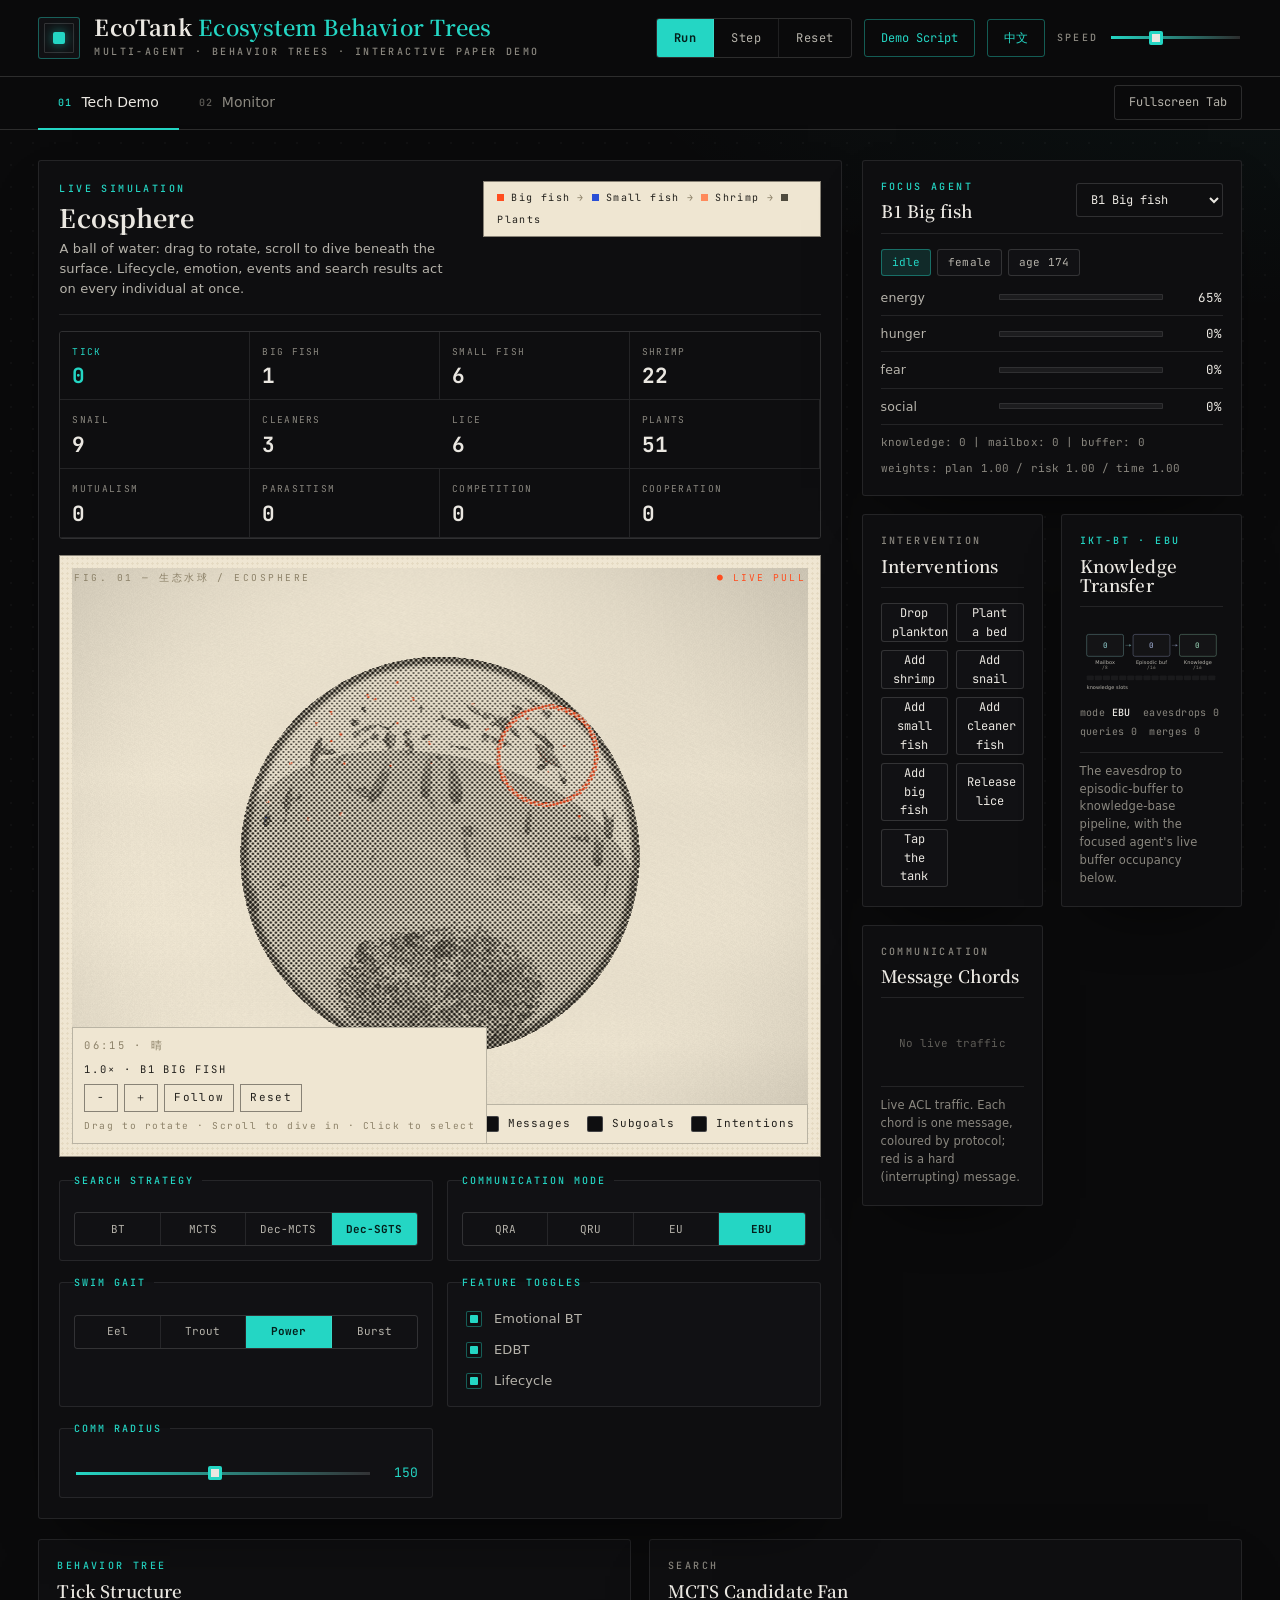
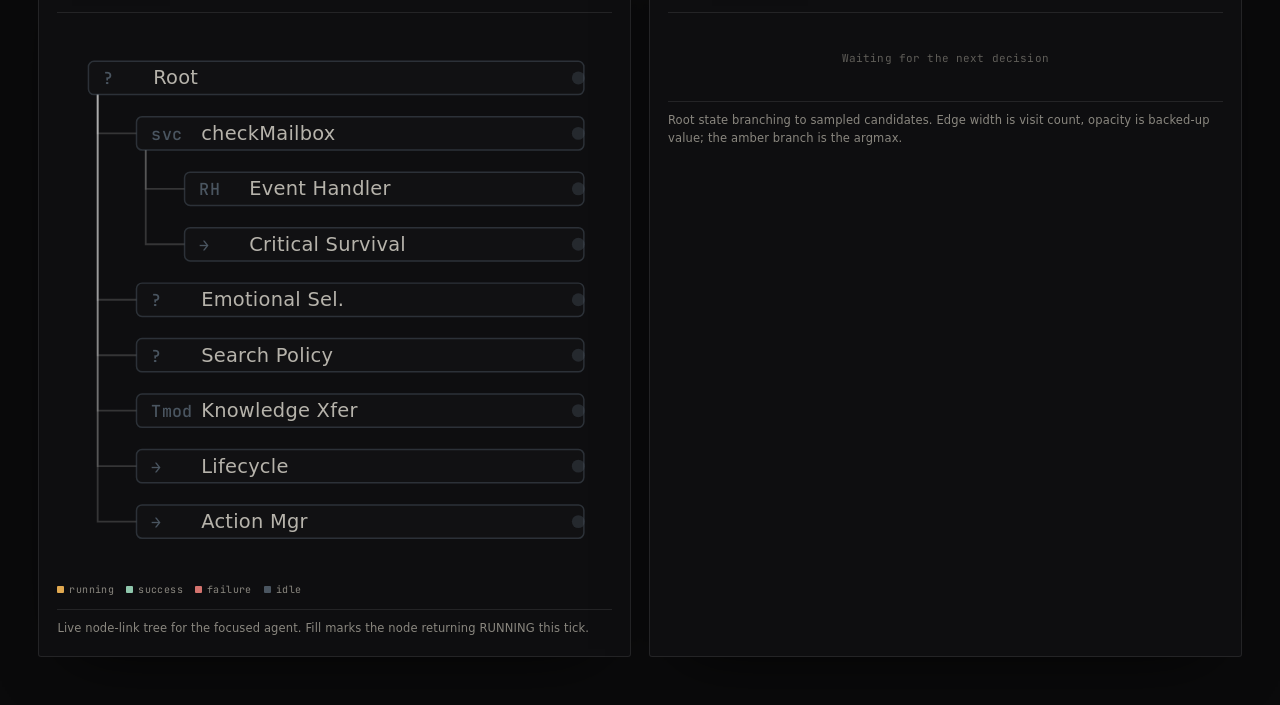
==== ecotank/index.html @ fafe18c7 "Reprint the ecosphere as a riso zine Recut the water ball from a bioluminescent near-black tank into" ====
<!doctype html>
<html lang="zh-CN">
  <head>
    <meta charset="utf-8" />
    <meta name="viewport" content="width=device-width, initial-scale=1" />
    <title>EcoTank · 多智能体行为树生态水球</title>
    <link
      rel="icon"
      href="data:image/svg+xml,%3Csvg xmlns='http://www.w3.org/2000/svg' viewBox='0 0 64 64'%3E%3Crect width='64' height='64' fill='%23efe6d2'/%3E%3Ccircle cx='32' cy='34' r='11' fill='%23ff4d1f'/%3E%3Cpath d='M8 20h48M8 48h48' stroke='%2322201c' stroke-width='3' stroke-linecap='butt'/%3E%3C/svg%3E"
    />
    <link rel="preconnect" href="https://fonts.googleapis.com" />
    <link rel="preconnect" href="https://fonts.gstatic.com" crossorigin />
    <link
      href="https://fonts.googleapis.com/css2?family=Noto+Serif+SC:wght@500;600;700&family=JetBrains+Mono:wght@400;500;700&display=swap"
      rel="stylesheet"
    />
    <link rel="stylesheet" href="./ecotank.css" />
  </head>
  <body>
    <div class="ambient" aria-hidden="true"></div>

    <header class="topbar">
      <div class="wordmark">
        <span class="mark" aria-hidden="true"></span>
        <div class="wordmark-text">
          <h1>EcoTank <em data-en="Ecosystem Behavior Trees">生态行为树</em></h1>
          <p class="eyebrow" data-en="Multi-agent · Behavior trees · Interactive paper demo">多智能体 · 行为树 · 交互式论文演示</p>
        </div>
      </div>

      <div class="control-cluster">
        <div class="transport">
          <button id="runToggle" class="primary">Run</button>
          <button id="stepButton">Step</button>
          <button id="resetButton">Reset</button>
        </div>
        <button id="scriptButton" class="outline" data-en="Demo Script">演示脚本</button>
        <button id="langButton" class="outline" title="中文 / English">English</button>
        <label class="speed-control" for="speedRange">
          <span class="eyebrow">Speed</span>
          <input id="speedRange" type="range" min="0.4" max="2.8" step="0.1" value="1.2" />
        </label>
      </div>
    </header>

    <nav class="tabbar" aria-label="main tabs">
      <div class="tab-set">
        <button class="tab-button active" data-tab="demo">
          <span class="tab-index">01</span> <span data-en="Tech Demo">技术展示 Demo</span>
        </button>
        <button class="tab-button" data-tab="monitor">
          <span class="tab-index">02</span> <span data-en="Monitor">监控台</span>
        </button>
      </div>
      <button id="fullscreenButton" class="ghost" data-en="Fullscreen Tab">当前 Tab 全屏</button>
    </nav>

    <main class="app-shell">
      <section id="demoTab" class="tab-page active">
        <div class="demo-layout">
          <aside class="demo-rail">
            <section class="panel-section">
              <div class="section-head">
                <div>
                  <p class="eyebrow accent">BEHAVIOR TREE</p>
                  <h3 data-en="Tick Structure">Tick 结构</h3>
                </div>
              </div>
              <div id="btTree" class="viz-panel"></div>
              <p class="caption" data-en="Live node-link tree for the focused agent. Fill marks the node returning RUNNING this tick.">选中个体的实时节点树。高亮为本 tick 返回 RUNNING 的节点。</p>
            </section>

            <section class="panel-section">
              <div class="section-head">
                <div>
                  <p class="eyebrow">SEARCH</p>
                  <h3 data-en="MCTS Candidate Fan">MCTS 候选扇形</h3>
                </div>
              </div>
              <div id="mctsPanel" class="viz-panel"></div>
              <p class="caption" data-en="Root state branching to sampled candidates. Edge width is visit count, opacity is backed-up value; the amber branch is the argmax.">根状态到候选动作的采样分支。连线粗细为访问次数，不透明度为回传价值，琥珀色为当前 argmax。</p>
            </section>
          </aside>

          <section class="exhibit">
            <div class="exhibit-head">
              <div class="exhibit-title">
                <p class="eyebrow accent">LIVE SIMULATION</p>
                <h2 data-en="Ecosphere">生态水球</h2>
                <p id="demoSubtitle" class="sub" data-en="A ball of water: drag to rotate, scroll to dive beneath the surface. Lifecycle, emotion, events and search results act on every individual at once.">
                  一颗水球：拖拽旋转，滚轮深入水面之下。生命状态、情绪、事件与搜索结果同时作用于每一个个体。
                </p>
              </div>
              <div class="food-chain" aria-hidden="true">
                <!-- swatches mirror COLORS in ecotank.js — keep them in step -->
                <span class="dot" style="--c: #ff4d1f"></span><span data-en="Big fish">大鱼</span>
                <span class="arrow">→</span>
                <span class="dot" style="--c: #2a4fd6"></span><span data-en="Small fish">小鱼</span>
                <span class="arrow">→</span>
                <span class="dot" style="--c: #ff8a5c"></span><span data-en="Shrimp">虾米</span>
                <span class="arrow">→</span>
                <span class="dot" style="--c: #4f4b3e"></span><span data-en="Plants">水草</span>
              </div>
            </div>

            <div id="metricStrip" class="metric-strip"></div>

            <div class="tank-wrap">
              <canvas id="tankCanvas" width="1120" height="640" aria-label="EcoTank simulation"></canvas>
              <div class="canvas-overlays">
                <span class="overlay-label" data-en="Layers">图层</span>
                <button id="overlayAll" type="button" title="显示/隐藏所有连线" data-en-title="Show/hide all link lines" data-en="All lines">全部连线</button>
                <label><input id="overlayPerception" type="checkbox" /> <span data-en="Perception">感知</span></label>
                <label><input id="overlayMessages" type="checkbox" /> <span data-en="Messages">通信</span></label>
                <label><input id="overlaySubgoals" type="checkbox" /> <span data-en="Subgoals">子目标</span></label>
                <label><input id="overlayIntentions" type="checkbox" /> <span data-en="Intentions">意图</span></label>
              </div>
              <div class="zoom-controls">
                <span id="skyHud" class="sky-hud">—</span>
                <span id="zoomHud" class="zoom-hud">1.0× · —</span>
                <div class="zoom-btns">
                  <button id="zoomOut" type="button" title="缩小" aria-label="缩小" data-en-title="Zoom out">−</button>
                  <button id="zoomIn" type="button" title="放大" aria-label="放大" data-en-title="Zoom in">＋</button>
                  <button id="zoomFollow" type="button" title="跟随选中个体" data-en-title="Follow selected agent" data-en="Follow">跟随</button>
                  <button id="zoomReset" type="button" title="复位视图" data-en-title="Reset view" data-en="Reset">复位</button>
                </div>
                <span class="zoom-hint" data-en="Drag to rotate · Scroll to dive in · Click to select">拖拽旋转 · 滚轮潜入水下 · 点击选中个体</span>
              </div>
            </div>

            <div class="control-deck">
              <fieldset>
                <legend data-en="Search Strategy">搜索策略</legend>
                <div id="searchMode" class="segmented">
                  <button data-value="bt">BT</button>
                  <button data-value="mcts">MCTS</button>
                  <button data-value="decmcts">Dec-MCTS</button>
                  <button data-value="decsgts" class="active">Dec-SGTS</button>
                </div>
              </fieldset>

              <fieldset>
                <legend data-en="Communication Mode">通信模式</legend>
                <div id="commMode" class="segmented">
                  <button data-value="qra">QRA</button>
                  <button data-value="qru">QRU</button>
                  <button data-value="eu">EU</button>
                  <button data-value="ebu" class="active">EBU</button>
                </div>
              </fieldset>

              <fieldset>
                <legend data-en="Swim Gait">游动步态</legend>
                <div id="swimMode" class="segmented">
                  <button data-value="eel" data-en="Eel">鳗形</button>
                  <button data-value="carangiform" data-en="Trout">鲹形</button>
                  <button data-value="power" class="active" data-en="Power">发力</button>
                  <button data-value="burst" data-en="Burst">滑冲</button>
                </div>
              </fieldset>

              <fieldset class="switch-field">
                <legend data-en="Feature Toggles">技术开关</legend>
                <label><input id="emotionToggle" type="checkbox" checked /> Emotional BT</label>
                <label><input id="eventToggle" type="checkbox" checked /> EDBT</label>
                <label><input id="lifecycleToggle" type="checkbox" checked /> <span data-en="Lifecycle">生命周期</span></label>
              </fieldset>

              <fieldset class="range-field">
                <legend data-en="Comm Radius">通信半径</legend>
                <div class="range-row">
                  <input id="commRange" type="range" min="70" max="240" step="10" value="150" />
                  <output id="commRangeValue">150</output>
                </div>
              </fieldset>
            </div>
          </section>

          <aside class="demo-side">
            <section class="panel-section selected-panel">
              <div class="section-head compact">
                <div>
                  <p class="eyebrow accent">FOCUS AGENT</p>
                  <h3 id="selectedName" data-en="None selected">未选择</h3>
                </div>
                <select id="agentSelect" aria-label="select organism"></select>
              </div>
              <div id="selectedSummary" class="selected-summary"></div>
            </section>

            <section class="panel-section">
              <div class="section-head">
                <div>
                  <p class="eyebrow">INTERVENTION</p>
                  <h3 data-en="Interventions">干预</h3>
                </div>
              </div>
              <div class="intervention-grid">
                <button data-action="feed" data-en="Drop plankton">投喂浮游食物</button>
                <button data-action="plant" data-en="Plant a bed">种一片水草</button>
                <button data-action="shrimp" data-en="Add shrimp">加入虾米</button>
                <button data-action="snail" data-en="Add snail">加入螺</button>
                <button data-action="smallfish" data-en="Add small fish">加入小鱼</button>
                <button data-action="cleaner" data-en="Add cleaner fish">加入清洁鱼</button>
                <button data-action="bigfish" data-en="Add big fish">加入大鱼</button>
                <button data-action="louse" data-en="Release lice">释放鱼虱</button>
                <button data-action="tap" data-en="Tap the tank">敲击鱼缸</button>
              </div>
            </section>

            <section class="panel-section">
              <div class="section-head">
                <div>
                  <p class="eyebrow accent">IKT-BT · EBU</p>
                  <h3 data-en="Knowledge Transfer">知识转移</h3>
                </div>
              </div>
              <div id="ebuPanel" class="viz-panel"></div>
              <p class="caption" data-en="The eavesdrop to episodic-buffer to knowledge-base pipeline, with the focused agent's live buffer occupancy below.">窃听 → 情景缓冲 → 知识库 的流水线，下方为选中个体当前的缓冲槽占用。</p>
            </section>

            <section class="panel-section">
              <div class="section-head">
                <div>
                  <p class="eyebrow">COMMUNICATION</p>
                  <h3 data-en="Message Chords">通信弦图</h3>
                </div>
              </div>
              <div id="commPanel" class="viz-panel"></div>
              <p class="caption" data-en="Live ACL traffic. Each chord is one message, coloured by protocol; red is a hard (interrupting) message.">实时 ACL 报文。每条弦是一次通信，按协议着色，红色为 hard（可打断）报文。</p>
            </section>
          </aside>
        </div>
      </section>

      <section id="monitorTab" class="tab-page">
        <article class="paper">
          <header class="paper-head">
            <p class="eyebrow accent">INSTRUMENTATION</p>
            <h2 data-en="Runtime Readout of the Behavior-Tree Stack">行为树技术栈运行时读数</h2>
            <p class="paper-abstract" data-en="Every panel below is a live read of the running ecosphere, laid out the way the source paper reports it: state before search, search before communication, then the technique map that says which claim each readout supports.">
              下列每个面板都是生态水球的实时读数，按论文的叙述顺序排列：先状态，再搜索，再通信，最后是说明每项读数支撑哪一条技术主张的映射表。
            </p>
          </header>

          <section class="paper-section">
            <h3 data-en="Standing Stock">现存量</h3>
            <p class="lede" data-en="Live counts against each species reproduction ceiling, and the interaction network the relationship systems produce.">各物种当前数量与其繁殖上限的比值，以及关系系统产生的交互网络。</p>
            <div id="populationPanel" class="population-panel"></div>
            <div id="relationshipGraph" class="relationship-graph"></div>
          </section>

          <section class="paper-section">
            <h3 data-en="Run Log">运行记录</h3>
            <p class="lede" data-en="The scripted walkthrough and the raw ecosystem event stream. Kept out of the main view on purpose: the panels around the sphere are for reading mechanism, this is for auditing it.">演示脚本与原始生态事件流。刻意放在主视图之外：球周围的面板用于看机制，这里用于查证。</p>
            <div id="scriptPanel" class="script-panel"></div>
            <div id="eventFeed" class="event-feed"></div>
          </section>

          <section class="paper-section">
            <h3 data-en="Agent State">个体状态</h3>
            <p class="lede" data-en="Blackboard entries, the emotional selector's four drives and the lifecycle counters that gate reproduction and death.">黑板条目、情绪选择器的四个驱动量，以及控制繁殖与死亡的生命周期计数器。</p>
            <div id="blackboardPanel" class="blackboard-panel"></div>
          </section>

          <section class="paper-section">
            <h3 data-en="Search &amp; Subgoals">搜索与子目标</h3>
            <p class="lede" data-en="Candidate sampling for the selected policy, the subgoal route it compressed the water into, and the intention distribution it published to its peers.">当前策略的候选采样、它把水体压缩成的子目标路径，以及向同种个体发布的意图分布。</p>
            <div id="searchPanel" class="search-panel"></div>
          </section>

          <section class="paper-section">
            <h3 data-en="Communication &amp; Knowledge Transfer">通信与知识转移</h3>
            <p class="lede" data-en="Mailbox and episodic-buffer occupancy per agent, live ACL traffic, and the shared intentions that Dec-MCTS consumes.">各个体的 mailbox 与 episodic buffer 占用、实时 ACL 报文，以及 Dec-MCTS 消费的共享意图。</p>
            <div id="communicationPanel" class="communication-panel"></div>
          </section>

          <section class="paper-section">
            <h3 data-en="Technique Map">技术点映射</h3>
            <p class="lede" data-en="Which paper technique each currently-enabled switch exercises. Highlighted cards are active this tick.">当前开启的每个开关对应论文中的哪项技术。高亮卡片表示本 tick 处于激活状态。</p>
            <div id="techMap" class="tech-map"></div>
          </section>

          <section class="paper-section">
            <h3 data-en="Source Figures">论文原图</h3>
            <p class="lede" data-en="Figures 1-6 of the source paper, for side-by-side comparison with the readouts above.">论文 Fig. 1 至 Fig. 6，用于与上述读数对照。</p>
            <div id="paperFigures" class="paper-figures"></div>
          </section>
        </article>
      </section>
    </main>

    <script src="./ecotank.js"></script>
    <script type="importmap">
      {
        "imports": {
          "three": "./vendor/three/three.module.js",
          "three/addons/": "./vendor/three/addons/"
        }
      }
    </script>
    <script type="module" src="./ecotank3d.js"></script>
  </body>
</html>
---- ecotank/ecotank.css ----
/* ==========================================================================
   EcoTank — SIGNAL ARCHIVE
   Neutral near-black · editorial serif titling · mono technical annotation
   Single accent: blue-green signal #24d6c4 · sharp corners · hairline structure
   ========================================================================== */

:root {
  --page: #0a0a0b;
  --surface: #0e0e10;
  --surface-2: #111114;
  --raised: #16161a;

  --hair: rgba(255, 255, 255, 0.09);
  --hair-2: rgba(255, 255, 255, 0.14);
  --hair-3: rgba(255, 255, 255, 0.22);

  --text: #eae7e1;
  --dim: #b6b3ab;
  --faint: #8a877f;
  --fainter: #5f5d58;

  --accent: #24d6c4;
  --accent-2: #46e6d6;
  --accent-dim: rgba(36, 214, 196, 0.14);
  --accent-line: rgba(36, 214, 196, 0.4);
  --accent-ink: #04201c;

  /* species / semantic (engine-baked; used only in data viz) */
  --bigfish: #e0a850;
  --smallfish: #a4c8c2;
  --shrimp: #dd9a9a;
  --plant: #6fae8f;
  --food: #e6cd9a;
  --subgoal: #97a4c9;
  --danger: #d4736e;

  /* riso print inks — the poster frame around the ecosphere.
     Must stay in step with COLORS in ecotank.js. */
  --paper: #efe6d2;
  --paper-2: #e5dac2;
  --ink: #22201c;
  --ink-70: #4f4b3e;
  --ink-50: #8c8168;
  --ink-hair: rgba(34, 32, 28, 0.26);
  --ink-hair-2: rgba(34, 32, 28, 0.5);
  --spot-warm: #ff4d1f;
  --spot-cool: #2a4fd6;

  --serif: "Noto Serif SC", "Songti SC", "SimSun", Georgia, serif;
  --sans: "PingFang SC", "Microsoft YaHei", "Noto Sans SC", ui-sans-serif,
    system-ui, -apple-system, "Segoe UI", sans-serif;
  --mono: "JetBrains Mono", ui-monospace, "SFMono-Regular", Consolas, monospace;

  --radius: 3px;
  --shadow: 0 26px 64px -34px rgba(0, 0, 0, 0.86);
}

* {
  box-sizing: border-box;
}
html,
body {
  min-height: 100%;
}
body {
  margin: 0;
  color: var(--text);
  background: var(--page);
  font-family: var(--sans);
  font-size: 14px;
  line-height: 1.55;
  letter-spacing: 0.01em;
  -webkit-font-smoothing: antialiased;
}

/* faint archival wash + baseline dot grid */
.ambient {
  position: fixed;
  inset: 0;
  z-index: -1;
  background-color: var(--page);
  background-image:
    radial-gradient(rgba(255, 255, 255, 0.028) 1px, transparent 1px),
    radial-gradient(110% 70% at 100% 0%, rgba(36, 214, 196, 0.05), transparent 50%);
  background-size: 22px 22px, 100% 100%;
}

button,
input,
select {
  font: inherit;
  color: inherit;
}

.eyebrow {
  margin: 0;
  font-family: var(--mono);
  font-size: 10px;
  font-weight: 500;
  letter-spacing: 0.24em;
  text-transform: uppercase;
  color: var(--faint);
}
.eyebrow.accent {
  color: var(--accent);
}

/* ------------------------------------------------------------------ topbar */
.topbar {
  display: flex;
  align-items: center;
  justify-content: space-between;
  gap: 28px;
  padding: 16px clamp(18px, 3vw, 44px);
  border-bottom: 1px solid var(--hair-2);
  background: var(--page);
}
.wordmark {
  display: flex;
  align-items: center;
  gap: 14px;
  min-width: 0;
}
.mark {
  position: relative;
  display: block;
  width: 42px;
  height: 42px;
  border-radius: var(--radius);
  background: var(--surface-2);
  border: 1px solid var(--accent-line);
  flex: none;
}
.mark::before {
  content: "";
  position: absolute;
  left: 50%;
  top: 50%;
  width: 12px;
  height: 12px;
  transform: translate(-50%, -50%);
  background: var(--accent);
  border-radius: 2px;
  box-shadow: 0 0 12px rgba(36, 214, 196, 0.6);
}
.mark::after {
  content: "";
  position: absolute;
  inset: 5px;
  border: 1px solid var(--hair-2);
  border-radius: 1px;
}
.wordmark-text h1 {
  margin: 0;
  font-family: var(--serif);
  font-size: 22px;
  font-weight: 700;
  line-height: 1.02;
  letter-spacing: 0.01em;
}
.wordmark-text h1 em {
  font-style: normal;
  font-weight: 600;
  color: var(--accent);
}
.wordmark-text .eyebrow {
  margin-top: 6px;
}

.control-cluster {
  display: flex;
  align-items: center;
  gap: 12px;
  flex-wrap: wrap;
  justify-content: flex-end;
}
.transport {
  display: flex;
  border: 1px solid var(--hair-2);
  border-radius: var(--radius);
  overflow: hidden;
}
.transport button {
  border: 0;
  border-right: 1px solid var(--hair);
  background: transparent;
  min-height: 38px;
  padding: 0 17px;
  cursor: pointer;
  color: var(--dim);
  font-family: var(--mono);
  font-size: 12px;
  letter-spacing: 0.04em;
  transition: background 0.16s, color 0.16s;
}
.transport button:last-child {
  border-right: 0;
}
.transport button:hover {
  background: rgba(255, 255, 255, 0.05);
  color: var(--text);
}
.transport button.primary {
  background: var(--accent);
  color: var(--accent-ink);
  font-weight: 700;
}
.transport button.primary:hover {
  background: var(--accent-2);
}

button.outline {
  min-height: 38px;
  padding: 0 16px;
  border: 1px solid var(--accent-line);
  border-radius: var(--radius);
  background: transparent;
  color: var(--accent);
  cursor: pointer;
  font-family: var(--mono);
  font-size: 12px;
  transition: background 0.16s;
}
button.outline:hover {
  background: var(--accent-dim);
}

.speed-control {
  display: flex;
  align-items: center;
  gap: 10px;
  min-width: 185px;
}
.speed-control .eyebrow {
  white-space: nowrap;
}
input[type="range"] {
  -webkit-appearance: none;
  appearance: none;
  width: 100%;
  height: 3px;
  border-radius: 0;
  background: linear-gradient(90deg, var(--accent) 0%, var(--hair-2) 100%);
  cursor: pointer;
}
input[type="range"]::-webkit-slider-thumb {
  -webkit-appearance: none;
  width: 14px;
  height: 14px;
  border-radius: 2px;
  background: var(--text);
  border: 3px solid var(--accent);
}
input[type="range"]::-moz-range-thumb {
  width: 12px;
  height: 12px;
  border-radius: 2px;
  background: var(--text);
  border: 3px solid var(--accent);
}

/* ------------------------------------------------------------------- tabs */
.tabbar {
  display: flex;
  align-items: center;
  justify-content: space-between;
  gap: 16px;
  padding: 0 clamp(18px, 3vw, 44px);
  border-bottom: 1px solid var(--hair-2);
  background: var(--page);
}
.tab-set {
  display: flex;
  gap: 0;
}
.tab-button {
  position: relative;
  display: inline-flex;
  align-items: center;
  gap: 9px;
  border: 0;
  background: transparent;
  padding: 15px 20px;
  cursor: pointer;
  color: var(--faint);
  font-size: 14px;
  font-weight: 500;
  transition: color 0.16s;
}
.tab-button .tab-index {
  font-family: var(--mono);
  font-size: 10px;
  letter-spacing: 0.1em;
  color: var(--fainter);
}
.tab-button::after {
  content: "";
  position: absolute;
  left: 0;
  right: 0;
  bottom: -1px;
  height: 2px;
  background: var(--accent);
  transform: scaleX(0);
  transition: transform 0.2s ease;
}
.tab-button:hover {
  color: var(--dim);
}
.tab-button.active {
  color: var(--text);
}
.tab-button.active .tab-index {
  color: var(--accent);
}
.tab-button.active::after {
  transform: scaleX(1);
}
.tabbar .ghost {
  border: 1px solid var(--hair-2);
  border-radius: var(--radius);
  background: transparent;
  padding: 7px 14px;
  min-height: 34px;
  color: var(--dim);
  cursor: pointer;
  font-family: var(--mono);
  font-size: 12px;
  transition: border-color 0.16s, color 0.16s;
}
.tabbar .ghost:hover {
  border-color: var(--accent-line);
  color: var(--text);
}

/* ------------------------------------------------------------------ shell */
.app-shell {
  padding: clamp(18px, 2.4vw, 30px) clamp(18px, 3vw, 44px) 48px;
}
.tab-page {
  display: none;
}
.tab-page.active {
  display: block;
  animation: rise 0.32s ease both;
}
@keyframes rise {
  from {
    opacity: 0;
    transform: translateY(6px);
  }
}
body.focus-mode .topbar,
body.focus-mode .tabbar {
  display: none;
}
body.focus-mode .app-shell {
  height: 100vh;
  padding: 12px;
}
body.focus-mode .tab-page.active,
body.focus-mode .demo-layout {
  height: 100%;
}

/* ------------------------------------------------------------- demo layout */
/* The sphere is the main visual; instrumentation rings it on both sides.
   Rails collapse under the exhibit before the exhibit ever gets narrow — a
   squeezed sphere is worse than a stacked page. */
.demo-layout {
  display: grid;
  grid-template-columns: minmax(280px, 0.8fr) minmax(600px, 2fr) minmax(300px, 0.95fr);
  gap: 20px;
  align-items: start;
}
.demo-rail {
  display: grid;
  align-content: start;
  gap: 18px;
  min-width: 0;
}
/* Below three-column width the rail drops under the exhibit as a strip.
   Both tracks are pinned explicitly — leaving one to auto-placement puts the
   rail above the sphere, which is exactly backwards. */
@media (max-width: 1500px) {
  .demo-layout {
    grid-template-columns: minmax(0, 1fr) minmax(300px, 380px);
  }
  .exhibit {
    grid-column: 1;
    grid-row: 1;
  }
  .demo-side {
    grid-column: 2;
    grid-row: 1;
  }
  .demo-rail {
    grid-column: 1 / -1;
    grid-row: 2;
    grid-template-columns: repeat(auto-fit, minmax(280px, 1fr));
  }
}
@media (max-width: 1080px) {
  .demo-layout {
    grid-template-columns: minmax(0, 1fr);
  }
  .exhibit {
    grid-column: 1;
    grid-row: 1;
  }
  .demo-side {
    grid-column: 1;
    grid-row: 2;
  }
  .demo-rail {
    grid-column: 1;
    grid-row: 3;
  }
}

/* ---------------------------------------------------------- paper diagrams
   The four technique panels are SVG, not text. Everything here is about
   keeping the drawing legible at rail width: hairline strokes, tabular
   figures, and labels that never wrap. */
.viz-panel {
  min-width: 0;
}
.viz {
  display: block;
  width: 100%;
  height: auto;
  overflow: visible;
}
.viz .viz-label {
  fill: var(--dim);
  font-family: var(--sans);
  font-size: 10.5px;
}
.viz .viz-kind {
  font-family: var(--mono);
  font-size: 9px;
  font-weight: 500;
}
.viz .viz-num {
  fill: var(--faint);
  font-family: var(--mono);
  font-size: 9.5px;
  font-variant-numeric: tabular-nums;
}
.viz .viz-num-lg {
  font-family: var(--mono);
  font-size: 16px;
  font-weight: 500;
  font-variant-numeric: tabular-nums;
}
.viz-legend {
  display: flex;
  flex-wrap: wrap;
  gap: 4px 12px;
  margin-top: 10px;
  color: var(--faint);
  font-family: var(--mono);
  font-size: 10px;
  letter-spacing: 0.04em;
}
.viz-legend i {
  display: inline-block;
  width: 7px;
  height: 7px;
  margin-right: 5px;
  border-radius: 1px;
  vertical-align: baseline;
}
.viz-legend b {
  color: var(--text);
  font-weight: 500;
}
.viz-meta {
  display: grid;
  gap: 3px;
  margin-top: 8px;
  padding-top: 8px;
  border-top: 1px solid var(--hair);
  color: var(--faint);
  font-family: var(--mono);
  font-size: 10px;
}
.viz-meta b {
  color: var(--dim);
  font-weight: 500;
}
.viz-empty {
  margin: 0;
  padding: 22px 0;
  text-align: center;
  color: var(--fainter);
  font-family: var(--mono);
  font-size: 11px;
}

/* caption — set below the thing it describes, the way a paper does */
.caption {
  margin: 12px 0 0;
  padding-top: 10px;
  border-top: 1px solid var(--hair);
  color: var(--faint);
  font-size: 11.5px;
  line-height: 1.55;
}

.panel-section {
  border: 1px solid var(--hair);
  border-radius: var(--radius);
  background: var(--surface);
  box-shadow: var(--shadow);
  padding: 18px;
}
.section-head {
  display: flex;
  align-items: flex-start;
  justify-content: space-between;
  gap: 16px;
  margin-bottom: 15px;
  padding-bottom: 12px;
  border-bottom: 1px solid var(--hair);
}
.section-head.compact {
  align-items: center;
}
.section-head h2,
.section-head h3 {
  margin: 7px 0 0;
  font-family: var(--serif);
  font-weight: 600;
  line-height: 1.14;
}
.section-head h2 {
  font-size: 21px;
}
.section-head h3 {
  font-size: 17px;
}

/* ------------------------------------------------------------- exhibit */
.exhibit {
  border: 1px solid var(--hair);
  border-radius: var(--radius);
  background: var(--surface);
  box-shadow: var(--shadow);
  padding: 20px;
  min-width: 0;
}
.exhibit-head {
  display: flex;
  align-items: flex-start;
  justify-content: space-between;
  gap: 20px;
  margin-bottom: 16px;
  padding-bottom: 14px;
  border-bottom: 1px solid var(--hair);
}
.exhibit-title h2 {
  margin: 8px 0 0;
  font-family: var(--serif);
  font-size: 25px;
  font-weight: 700;
  line-height: 1.08;
}
.exhibit-title .sub {
  margin: 8px 0 0;
  max-width: 54ch;
  color: var(--dim);
  font-size: 13px;
}
/* the food chain is the print's key — it carries the same inks as the sheet,
   so it sits on paper too rather than on the dark panel */
.food-chain {
  display: flex;
  align-items: center;
  gap: 7px;
  flex-wrap: wrap;
  padding: 8px 13px;
  border: 1px solid var(--ink-hair-2);
  border-radius: 0;
  background: var(--paper);
  color: var(--ink);
  font-family: var(--mono);
  font-size: 10px;
  letter-spacing: 0.14em;
  white-space: nowrap;
}
.food-chain .dot {
  width: 7px;
  height: 7px;
  border-radius: 0;
  background: var(--c);
}
.food-chain .arrow {
  color: var(--ink-50);
}

/* metric strip — label above number, bordered cells */
.metric-strip {
  display: grid;
  grid-template-columns: repeat(6, minmax(0, 1fr));
  border: 1px solid var(--hair-2);
  border-radius: var(--radius);
  overflow: hidden;
  margin-bottom: 16px;
}
.metric {
  display: flex;
  flex-direction: column-reverse;
  gap: 6px;
  padding: 13px 12px;
  border-right: 1px solid var(--hair);
  border-bottom: 1px solid var(--hair);
  background: var(--surface);
}
.metric:last-child {
  border-right: 0;
}
.metric strong {
  font-family: var(--mono);
  font-size: 21px;
  font-weight: 700;
  line-height: 1;
  color: var(--text);
  font-variant-numeric: tabular-nums;
}
.metric span {
  font-family: var(--mono);
  font-size: 9.5px;
  letter-spacing: 0.14em;
  text-transform: uppercase;
  color: var(--faint);
}
.metric:first-child strong {
  color: var(--accent);
}
.metric:first-child span {
  color: var(--accent);
}

/* ---- the poster sheet ----------------------------------------------------
   The tank is a pulled print, not a vitrine: aged paper ground, a hairline ink
   trim, square corners, a paper margin so the sheet edge reads, and a coarse
   halftone in that margin. No glow, no radius, no blur, no shadow. */
.tank-wrap {
  position: relative;
  min-height: 560px;
  overflow: hidden;
  padding: 12px;
  border-radius: 0;
  border: 1px solid var(--ink-hair-2);
  background-color: var(--paper);
  background-image: radial-gradient(var(--paper-2) 1px, transparent 1.2px);
  background-size: 5px 5px;
}
.tank-wrap::before {
  content: "FIG. 01 — 生态水球 / ECOSPHERE";
  position: absolute;
  left: 14px;
  top: 15px;
  z-index: 3;
  font-family: var(--mono);
  font-size: 9.5px;
  letter-spacing: 0.26em;
  text-transform: uppercase;
  color: var(--ink-50);
  pointer-events: none;
}
.tank-wrap::after {
  content: "● LIVE PULL";
  position: absolute;
  right: 14px;
  top: 15px;
  z-index: 3;
  font-family: var(--mono);
  font-size: 9.5px;
  letter-spacing: 0.22em;
  color: var(--spot-warm);
  pointer-events: none;
}
#tankCanvas {
  display: block;
  width: 100%;
  height: min(64vh, 640px);
  min-height: 520px;
  border-radius: 0;
  background: var(--paper);
}
/* overlay chips read as marginalia printed on the sheet, not as glass HUD */
.canvas-overlays {
  position: absolute;
  right: 12px;
  bottom: 12px;
  display: flex;
  flex-wrap: wrap;
  align-items: center;
  gap: 12px;
  padding: 7px 12px;
  border: 1px solid var(--ink-hair);
  border-radius: 0;
  background: var(--paper);
  color: var(--ink);
}
.canvas-overlays .overlay-label {
  font-family: var(--mono);
  font-size: 9.5px;
  letter-spacing: 0.26em;
  text-transform: uppercase;
  color: var(--ink-50);
}
.canvas-overlays label {
  display: inline-flex;
  align-items: center;
  gap: 6px;
  color: var(--ink);
  font-family: var(--mono);
  font-size: 11px;
  letter-spacing: 0.08em;
  white-space: nowrap;
  cursor: pointer;
}
.canvas-overlays input[type="checkbox"] {
  accent-color: var(--ink);
}
.canvas-overlays #overlayAll {
  font-family: var(--mono);
  font-size: 10px;
  letter-spacing: 0.16em;
  text-transform: uppercase;
  padding: 3px 10px;
  border: 1px solid var(--ink-hair-2);
  border-radius: 0;
  background: transparent;
  color: var(--ink-50);
  white-space: nowrap;
  cursor: pointer;
}
.canvas-overlays #overlayAll:hover {
  color: var(--ink);
  border-color: var(--ink);
}
.canvas-overlays #overlayAll.active {
  color: var(--paper);
  background: var(--spot-warm);
  border-color: var(--spot-warm);
}

/* control deck */
.control-deck {
  display: grid;
  grid-template-columns: minmax(260px, 1.1fr) minmax(230px, 1fr) minmax(220px, 0.9fr) minmax(180px, 0.7fr);
  gap: 14px;
  margin-top: 16px;
}
fieldset {
  min-width: 0;
  margin: 0;
  padding: 13px 14px 14px;
  border: 1px solid var(--hair);
  border-radius: var(--radius);
  background: var(--surface-2);
}
legend {
  padding: 0 8px 0 0;
  font-family: var(--mono);
  font-size: 10px;
  font-weight: 500;
  letter-spacing: 0.2em;
  text-transform: uppercase;
  color: var(--accent);
}
.segmented {
  display: grid;
  grid-auto-flow: column;
  grid-auto-columns: minmax(0, 1fr);
  margin-top: 11px;
  border: 1px solid var(--hair-2);
  border-radius: var(--radius);
  overflow: hidden;
}
.segmented button {
  min-height: 32px;
  padding: 0 6px;
  border: 0;
  border-right: 1px solid var(--hair);
  background: transparent;
  color: var(--dim);
  font-family: var(--mono);
  font-size: 11px;
  white-space: nowrap;
  cursor: pointer;
  transition: background 0.14s, color 0.14s;
}
.segmented button:last-child {
  border-right: 0;
}
.segmented button:hover {
  background: rgba(255, 255, 255, 0.05);
  color: var(--text);
}
.segmented button.active {
  background: var(--accent);
  color: var(--accent-ink);
  font-weight: 700;
}

.switch-field {
  display: grid;
  gap: 9px;
}
.switch-field legend {
  margin-bottom: 4px;
}
.switch-field label {
  display: inline-flex;
  align-items: center;
  gap: 9px;
  color: var(--dim);
  font-size: 13px;
  cursor: pointer;
}
input[type="checkbox"] {
  appearance: none;
  -webkit-appearance: none;
  width: 16px;
  height: 16px;
  border: 1px solid var(--hair-3);
  border-radius: 2px;
  background: var(--surface);
  display: grid;
  place-content: center;
  cursor: pointer;
  transition: border-color 0.14s;
}
input[type="checkbox"]::after {
  content: "";
  width: 8px;
  height: 8px;
  border-radius: 1px;
  transform: scale(0);
  background: var(--accent);
  transition: transform 0.14s;
}
input[type="checkbox"]:checked {
  border-color: var(--accent-line);
}
input[type="checkbox"]:checked::after {
  transform: scale(1);
}
.range-field .range-row {
  display: flex;
  align-items: center;
  gap: 12px;
  margin-top: 14px;
}
.range-field output {
  min-width: 34px;
  font-family: var(--mono);
  font-size: 13px;
  color: var(--accent);
  text-align: right;
}

/* --------------------------------------------------------------- demo side */
.demo-side {
  display: grid;
  align-content: start;
  gap: 18px;
  min-width: 0;
}
#agentSelect {
  min-height: 34px;
  max-width: 150px;
  padding: 0 10px;
  border: 1px solid var(--hair-2);
  border-radius: var(--radius);
  background: var(--surface);
  color: var(--text);
  font-family: var(--mono);
  font-size: 12px;
  cursor: pointer;
}
.selected-summary {
  color: var(--dim);
  font-size: 13px;
}
.selected-summary p {
  margin: 9px 0 0;
  color: var(--faint);
  font-family: var(--mono);
  font-size: 11px;
}

/* chips */
.chip-list {
  display: flex;
  flex-wrap: wrap;
  gap: 6px;
  margin-bottom: 4px;
}
.chip {
  display: inline-flex;
  align-items: center;
  gap: 5px;
  padding: 4px 10px;
  border: 1px solid var(--hair-2);
  border-radius: var(--radius);
  background: var(--surface-2);
  color: var(--dim);
  font-family: var(--mono);
  font-size: 11px;
}
.chip.live {
  border-color: var(--accent-line);
  background: var(--accent-dim);
  color: var(--accent);
}

/* labelled bar rows */
.data-row,
.species-row,
.knowledge-row {
  display: grid;
  grid-template-columns: minmax(66px, 0.85fr) minmax(0, 1.3fr) minmax(48px, auto);
  gap: 12px;
  align-items: center;
  padding: 8px 0;
  border-bottom: 1px solid var(--hair);
  font-size: 12.5px;
}
.data-row:last-child,
.species-row:last-child,
.knowledge-row:last-child {
  border-bottom: 0;
}
.data-row > span:first-child,
.species-row > span:first-child {
  color: var(--dim);
}
.data-row > span:last-child,
.species-row > span:last-child {
  text-align: right;
  font-family: var(--mono);
  font-variant-numeric: tabular-nums;
  color: var(--text);
}
.bar {
  height: 6px;
  border-radius: 1px;
  overflow: hidden;
  background: rgba(255, 255, 255, 0.06);
  box-shadow: inset 0 0 0 1px var(--hair);
}
.bar-fill {
  height: 100%;
  background: var(--accent);
  transition: width 0.4s ease;
}

/* script steps */
.script-panel {
  display: grid;
  gap: 8px;
}
.script-step {
  position: relative;
  padding: 11px 13px 11px 15px;
  border: 1px solid var(--hair);
  border-radius: var(--radius);
  background: var(--surface-2);
  color: var(--dim);
  font-size: 12.5px;
  transition: background 0.18s, border-color 0.18s, color 0.18s;
}
.script-step::before {
  content: "";
  position: absolute;
  left: 0;
  top: 0;
  bottom: 0;
  width: 2px;
  background: var(--hair-3);
  transition: background 0.18s;
}
.script-step.active {
  border-color: var(--accent-line);
  background: var(--accent-dim);
  color: var(--text);
}
.script-step.active::before {
  background: var(--accent);
}

/* event feed */
.event-feed {
  display: grid;
  gap: 7px;
  max-height: 240px;
  overflow: auto;
  padding-right: 4px;
}
.event-line {
  display: grid;
  grid-template-columns: 42px 1fr;
  gap: 10px;
  align-items: baseline;
  padding: 9px 11px;
  border: 1px solid var(--hair);
  border-radius: var(--radius);
  background: var(--surface-2);
  font-size: 12.5px;
  color: var(--dim);
}
.event-line strong {
  font-family: var(--mono);
  font-size: 11px;
  color: var(--accent);
  font-variant-numeric: tabular-nums;
}
.event-feed::-webkit-scrollbar,
body.focus-mode #monitorTab.active::-webkit-scrollbar {
  width: 8px;
}
.event-feed::-webkit-scrollbar-thumb {
  background: var(--hair-2);
  border-radius: 0;
}

/* ----------------------------------------------------------- monitor: paper
   The old monitor was three columns of equally-weighted boxes, so nothing told
   you what to read first. This is a single measured column with numbered
   sections, figure/table numbering from CSS counters, and captions under the
   data — the reading order a paper gives you for free. */
.paper {
  max-width: 1080px;
  margin: 0 auto;
  counter-reset: sec fig tbl;
}
.paper-head {
  padding-bottom: 22px;
  margin-bottom: 30px;
  border-bottom: 1px solid var(--hair-2);
}
.paper-head h2 {
  margin: 9px 0 0;
  font-family: var(--serif);
  font-size: clamp(24px, 2.4vw, 32px);
  font-weight: 700;
  line-height: 1.16;
}
.paper-abstract {
  margin: 16px 0 0;
  max-width: 68ch;
  color: var(--dim);
  font-size: 14px;
  line-height: 1.72;
}
.paper-section {
  margin-bottom: 40px;
  counter-increment: sec;
}
.paper-section > h3 {
  display: flex;
  align-items: baseline;
  gap: 12px;
  margin: 0 0 8px;
  font-family: var(--serif);
  font-size: 20px;
  font-weight: 600;
  line-height: 1.2;
}
.paper-section > h3::before {
  content: counter(sec);
  min-width: 30px;
  padding-bottom: 2px;
  border-bottom: 2px solid var(--accent-line);
  color: var(--accent);
  font-family: var(--mono);
  font-size: 13px;
  font-weight: 500;
}
.paper-section > .lede {
  margin: 0 0 18px;
  max-width: 74ch;
  color: var(--dim);
  font-size: 13.5px;
  line-height: 1.7;
}
.population-panel p {
  margin: 12px 0 0;
  color: var(--faint);
  font-size: 12px;
  line-height: 1.5;
}

/* behavior tree */
.bt-tree {
  display: grid;
  gap: 5px;
}
.tree-row {
  display: grid;
  grid-template-columns: 1fr auto;
  gap: 10px;
  align-items: center;
  padding: 10px 12px;
  margin-left: calc(var(--indent, 8px) - 8px);
  border: 1px solid var(--hair);
  border-left: 2px solid var(--hair-3);
  border-radius: var(--radius);
  background: var(--surface-2);
  color: var(--dim);
  font-family: var(--mono);
  font-size: 12px;
}
.status {
  min-width: 66px;
  padding: 4px 9px;
  border-radius: 999px;
  text-align: center;
  font-family: var(--mono);
  font-size: 10px;
  font-weight: 700;
  letter-spacing: 0.06em;
  text-transform: uppercase;
}
.status.running {
  background: var(--accent-dim);
  color: var(--accent);
}
.status.success {
  background: rgba(120, 214, 105, 0.16);
  color: var(--plant);
}
.status.failure {
  background: rgba(255, 111, 111, 0.16);
  color: var(--danger);
}
.status.idle {
  background: rgba(255, 255, 255, 0.07);
  color: var(--faint);
}

/* mini panels */
.blackboard-grid,
.search-grid,
.communication-grid {
  display: grid;
  grid-template-columns: repeat(auto-fit, minmax(320px, 1fr));
  gap: 16px;
}
.mini-panel {
  min-width: 0;
  padding: 16px 18px;
  border: 1px solid var(--hair);
  border-left: 2px solid var(--accent-line);
  border-radius: var(--radius);
  background: var(--surface-2);
}
.mini-panel h3,
.tech-card h3 {
  margin: 0 0 12px;
  padding-bottom: 9px;
  border-bottom: 1px solid var(--hair);
  font-family: var(--mono);
  font-size: 10.5px;
  font-weight: 500;
  letter-spacing: 0.14em;
  text-transform: uppercase;
  color: var(--accent);
}
.tech-card h3 {
  border-bottom: 0;
  padding-bottom: 0;
  font-family: var(--serif);
  font-size: 14.5px;
  letter-spacing: 0;
  text-transform: none;
  color: var(--text);
}
.mini-panel p,
.tech-card p {
  margin: 8px 0;
  color: var(--dim);
  font-size: 12.5px;
  line-height: 1.65;
}
.mini-panel .data-row {
  font-size: 12.5px;
}
.mono {
  font-family: var(--mono);
  font-variant-numeric: tabular-nums;
  color: var(--text);
}

/* tables */
/* Booktabs-style rules: a heavy rule above and below the header, hairlines
   between rows, nothing vertical. Denser grids read as noise. */
.table {
  width: 100%;
  border-collapse: collapse;
  font-size: 12.5px;
}
.table th,
.table td {
  padding: 9px 10px;
  text-align: left;
  vertical-align: top;
}
.table thead th {
  border-top: 1px solid var(--hair-3);
  border-bottom: 1px solid var(--hair-3);
  font-family: var(--mono);
  font-size: 10px;
  font-weight: 500;
  letter-spacing: 0.1em;
  text-transform: uppercase;
  color: var(--accent);
  white-space: nowrap;
}
.table td {
  border-bottom: 1px solid var(--hair);
  color: var(--dim);
  font-family: var(--mono);
  font-variant-numeric: tabular-nums;
}
.table tbody tr:nth-child(even) td {
  background: rgba(255, 255, 255, 0.022);
}
.table tbody tr:last-child td {
  border-bottom: 1px solid var(--hair-3);
}

/* tech map */
.tech-map {
  display: grid;
  gap: 10px;
}
.tech-card {
  position: relative;
  padding: 14px 15px 13px;
  border: 1px solid var(--hair);
  border-radius: var(--radius);
  background: var(--surface-2);
  overflow: hidden;
  transition: border-color 0.18s, background 0.18s;
}
.tech-card::before {
  content: "";
  position: absolute;
  left: 0;
  top: 0;
  bottom: 0;
  width: 2px;
  background: var(--hair-3);
  transition: background 0.18s;
}
.tech-card.active {
  border-color: var(--accent-line);
  background: var(--accent-dim);
}
.tech-card.active::before {
  background: var(--accent);
}
.tech-card.active h3 {
  color: var(--accent);
}
.tag-row {
  display: flex;
  flex-wrap: wrap;
  gap: 5px;
  margin-top: 10px;
}
.tag {
  padding: 3px 8px;
  border: 1px solid var(--hair-2);
  border-radius: var(--radius);
  color: var(--dim);
  font-family: var(--mono);
  font-size: 10px;
  letter-spacing: 0.04em;
}

/* figures */
.paper-figures {
  display: grid;
  grid-template-columns: repeat(auto-fit, minmax(300px, 1fr));
  gap: 24px 20px;
}
.paper-figures figure {
  margin: 0;
  min-width: 0;
  counter-increment: fig;
}
.paper-figures img {
  display: block;
  width: 100%;
  height: 230px;
  object-fit: contain;
  border-radius: var(--radius);
  border: 1px solid var(--hair);
  background: #f6fbfa;
  padding: 12px;
}
/* "Fig. N —" comes from a counter so the numbering can never drift from the
   order the figures are actually rendered in */
.paper-figures figcaption {
  margin-top: 10px;
  color: var(--dim);
  font-size: 12px;
  line-height: 1.6;
}
.paper-figures figcaption::before {
  content: "Fig. " counter(fig) " — ";
  color: var(--accent);
  font-family: var(--mono);
  font-size: 11px;
  letter-spacing: 0.06em;
}

/* focus mode */
body.focus-mode #demoTab.active .tank-wrap {
  min-height: calc(100vh - 150px);
}
body.focus-mode #demoTab.active #tankCanvas {
  /* 156px of chrome + the 24px paper margin the sheet now carries */
  height: calc(100vh - 180px);
}
body.focus-mode #monitorTab.active {
  overflow: auto;
  height: 100%;
}

/* --------------------------------------------------------------- responsive */
@media (max-width: 1280px) {
  .metric-strip {
    grid-template-columns: repeat(4, minmax(0, 1fr));
  }
  .metric:nth-child(4) {
    border-right: 0;
  }
  .control-deck {
    grid-template-columns: repeat(2, minmax(0, 1fr));
  }
  .demo-side {
    grid-template-columns: repeat(2, minmax(0, 1fr));
  }
  .demo-side .selected-panel {
    grid-column: 1 / -1;
  }
}
@media (max-width: 760px) {
  .topbar {
    flex-direction: column;
    align-items: stretch;
    gap: 14px;
  }
  .control-cluster {
    justify-content: flex-start;
  }
  .exhibit-head,
  .blackboard-grid,
  .search-grid,
  .communication-grid,
  .paper-figures,
  .control-deck,
  .demo-side {
    grid-template-columns: 1fr;
  }
  .metric-strip {
    grid-template-columns: repeat(2, minmax(0, 1fr));
  }
  #tankCanvas {
    min-height: 420px;
  }
}

/* ---------- interventions ---------- */
.intervention-grid {
  display: grid;
  grid-template-columns: repeat(2, minmax(0, 1fr));
  gap: 8px;
}
.intervention-grid button {
  min-height: 36px;
  padding: 0 10px;
  border: 1px solid var(--hair-2);
  border-radius: var(--radius);
  background: var(--surface-2);
  color: var(--text);
  font-family: var(--mono);
  font-size: 12px;
  cursor: pointer;
  transition: background 0.14s, border-color 0.14s, color 0.14s;
}
.intervention-grid button:hover {
  background: var(--accent-dim);
  border-color: var(--accent-line);
  color: var(--accent-2);
}
.intervention-grid button:active {
  transform: translateY(1px);
}

/* ---------- zoom / inspection controls ---------- */
.zoom-controls {
  position: absolute;
  left: 12px;
  bottom: 12px;
  display: flex;
  flex-direction: column;
  align-items: flex-start;
  gap: 7px;
  padding: 9px 11px;
  border: 1px solid var(--ink-hair);
  border-radius: 0;
  background: var(--paper);
  z-index: 3;
}
.zoom-hud {
  font-family: var(--mono);
  font-size: 10.5px;
  letter-spacing: 0.18em;
  text-transform: uppercase;
  color: var(--ink);
  font-variant-numeric: tabular-nums;
}
/* clock + weather, read straight off the sky model in ecotank3d.js */
.sky-hud {
  font-family: var(--mono);
  font-size: 10.5px;
  letter-spacing: 0.22em;
  text-transform: uppercase;
  color: var(--ink-50);
  font-variant-numeric: tabular-nums;
}
.zoom-btns {
  display: flex;
  gap: 6px;
}
.zoom-btns button {
  min-width: 34px;
  height: 28px;
  padding: 0 9px;
  border: 1px solid var(--ink-hair-2);
  border-radius: 0;
  background: transparent;
  color: var(--ink);
  font-family: var(--mono);
  font-size: 11px;
  letter-spacing: 0.12em;
  line-height: 1;
  cursor: pointer;
  transition: background 0.14s, border-color 0.14s, color 0.14s;
}
.zoom-btns button:hover {
  background: var(--paper-2);
  border-color: var(--ink);
}
.zoom-btns button.active {
  background: var(--spot-warm);
  border-color: var(--spot-warm);
  color: var(--paper);
}
.zoom-hint {
  font-family: var(--mono);
  font-size: 9.5px;
  color: var(--ink-50);
  letter-spacing: 0.16em;
}
#tankCanvas {
  touch-action: none;
}

/* metric strip: clean right edges in the 6-col grid */
.metric:nth-child(6n) {
  border-right: 0;
}

/* ---------- relationship network graph ---------- */
.relationship-graph {
  display: grid;
  gap: 10px;
}
.rel-graph-svg {
  border: 1px solid var(--hair);
  border-radius: var(--radius);
  background: radial-gradient(120% 120% at 72% 18%, rgba(94, 234, 212, 0.05), transparent 60%), var(--surface-2);
  padding: 6px;
  line-height: 0;
}
.rel-legend {
  display: flex;
  flex-wrap: wrap;
  gap: 6px 14px;
}
.rel-key {
  display: inline-flex;
  align-items: center;
  gap: 6px;
  font-family: var(--mono);
  font-size: 11px;
  color: var(--dim);
}
.rel-key b {
  color: var(--text);
  font-weight: 700;
  font-variant-numeric: tabular-nums;
}
.rel-key .swatch {
  width: 10px;
  height: 10px;
  border-radius: 2px;
}
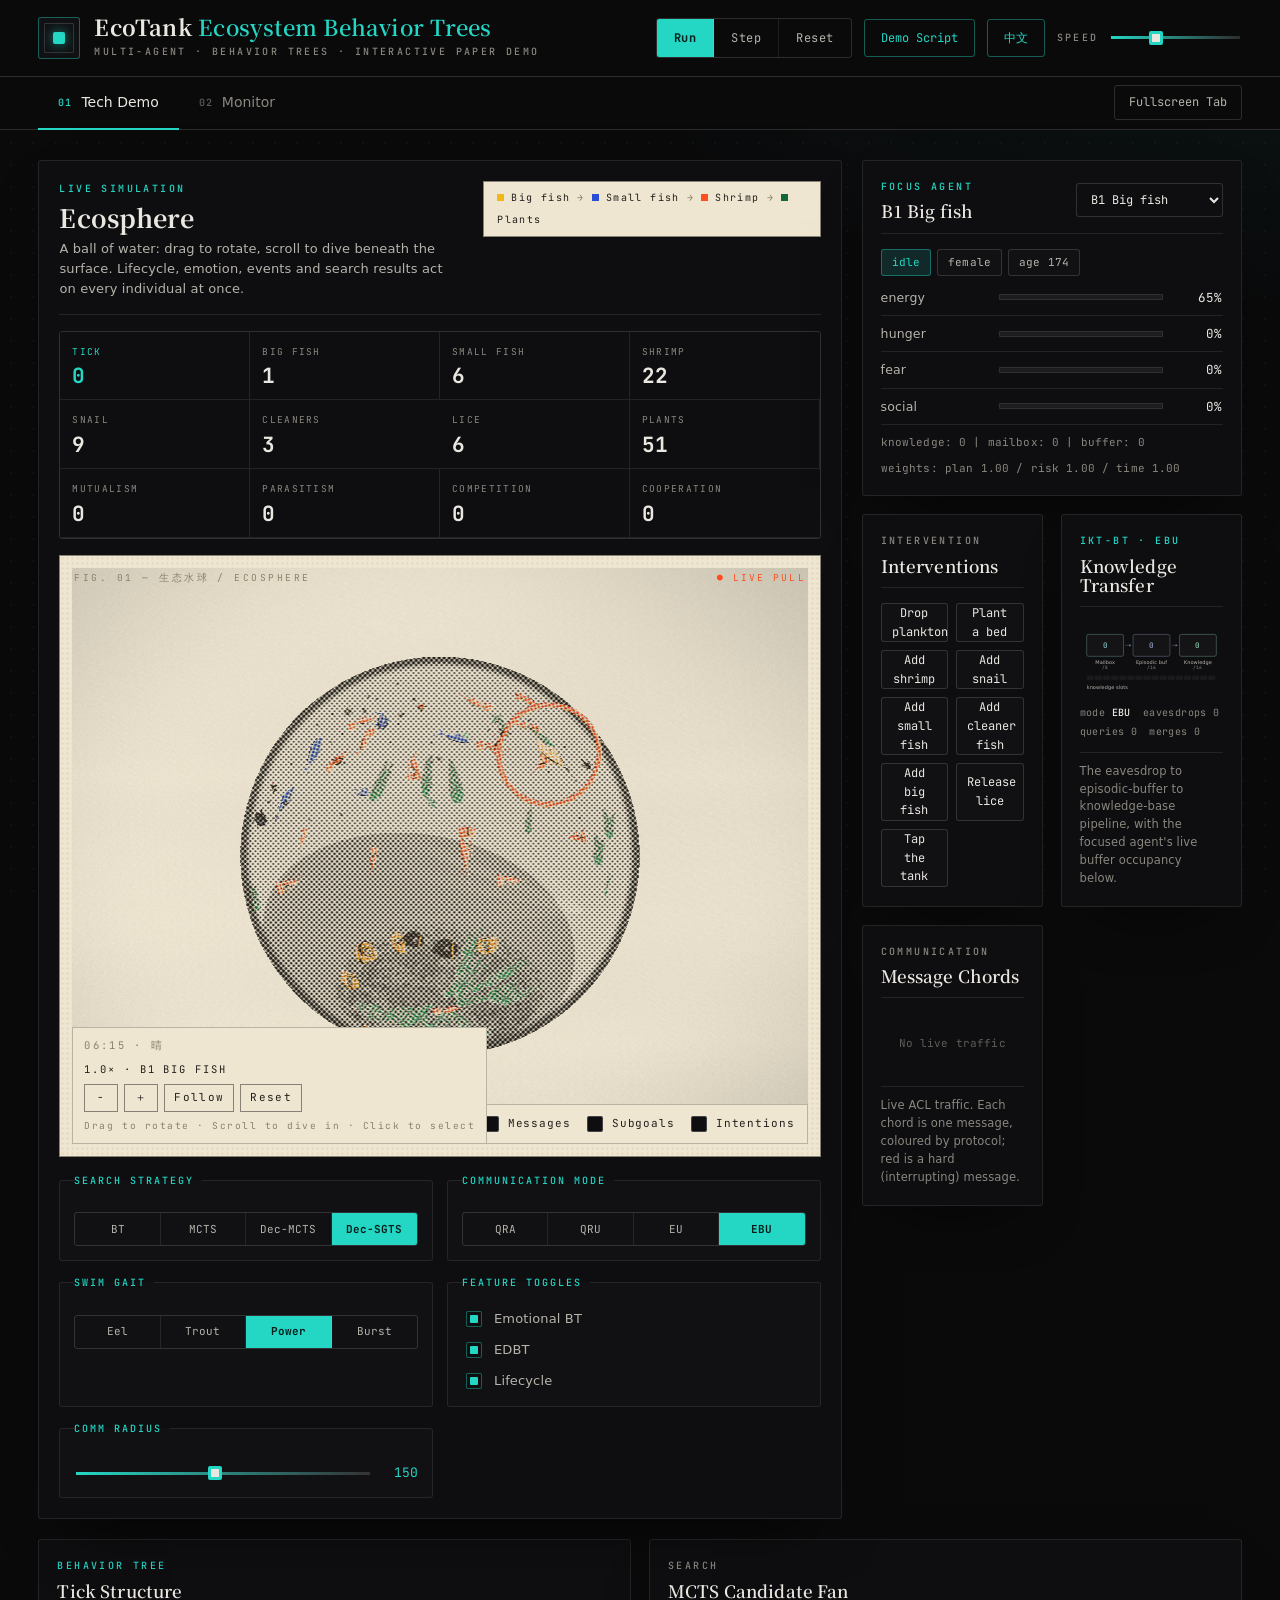
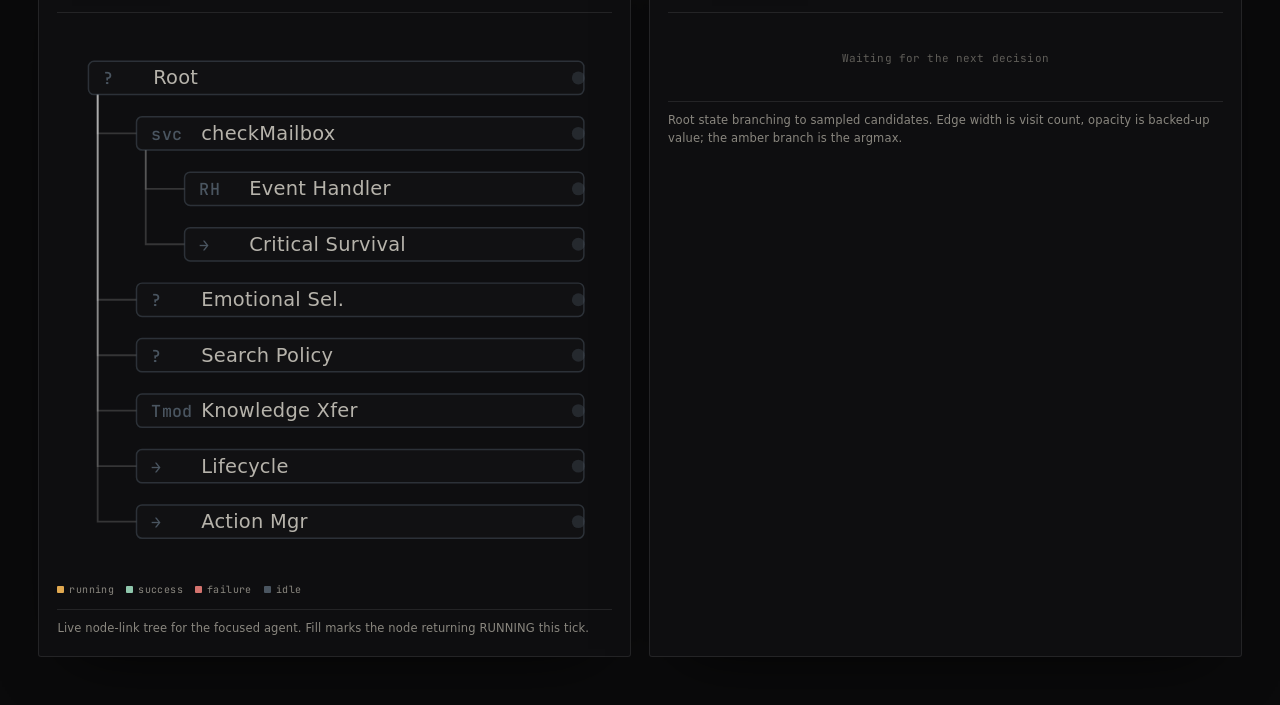
==== commit 803034bc: "Rework the riso inks so species read apart at poster distance" ====
--- a/ecotank/index.html
+++ b/ecotank/index.html
@@ -93,13 +93,13 @@
               </div>
               <div class="food-chain" aria-hidden="true">
                 <!-- swatches mirror COLORS in ecotank.js — keep them in step -->
-                <span class="dot" style="--c: #ff4d1f"></span><span data-en="Big fish">大鱼</span>
+                <span class="dot" style="--c: #f2b616"></span><span data-en="Big fish">大鱼</span>
                 <span class="arrow">→</span>
                 <span class="dot" style="--c: #2a4fd6"></span><span data-en="Small fish">小鱼</span>
                 <span class="arrow">→</span>
-                <span class="dot" style="--c: #ff8a5c"></span><span data-en="Shrimp">虾米</span>
+                <span class="dot" style="--c: #ff4d1f"></span><span data-en="Shrimp">虾米</span>
                 <span class="arrow">→</span>
-                <span class="dot" style="--c: #4f4b3e"></span><span data-en="Plants">水草</span>
+                <span class="dot" style="--c: #14673a"></span><span data-en="Plants">水草</span>
               </div>
             </div>
 
--- a/ecotank/ecotank.css
+++ b/ecotank/ecotank.css
@@ -25,16 +25,17 @@
   --accent-line: rgba(36, 214, 196, 0.4);
   --accent-ink: #04201c;
 
-  /* species / semantic (engine-baked; used only in data viz) */
-  --bigfish: #e0a850;
-  --smallfish: #a4c8c2;
-  --shrimp: #dd9a9a;
-  --plant: #6fae8f;
-  --food: #e6cd9a;
-  --subgoal: #97a4c9;
-  --danger: #d4736e;
+  /* status-pill semantics for the dark 2D panels. NOT species inks — species
+     colours live only in COLORS in ecotank.js and are injected inline, so
+     nothing here should ever be "synced" to them again. (The five species
+     vars that used to sit here were dead and had drifted a full palette
+     behind; deleted rather than re-synced.) */
+  --status-ok: #6fae8f;
+  --status-bad: #d4736e;
 
   /* riso print inks — the poster frame around the ecosphere.
+     The press is PAPER / INK / WARM / COOL / GREEN #1f9e5a / YELLOW #f2b616;
+     only the inks the chrome actually paints with are declared here.
      Must stay in step with COLORS in ecotank.js. */
   --paper: #efe6d2;
   --paper-2: #e5dac2;
@@ -1134,11 +1135,11 @@
 }
 .status.success {
   background: rgba(120, 214, 105, 0.16);
-  color: var(--plant);
+  color: var(--status-ok);
 }
 .status.failure {
   background: rgba(255, 111, 111, 0.16);
-  color: var(--danger);
+  color: var(--status-bad);
 }
 .status.idle {
   background: rgba(255, 255, 255, 0.07);
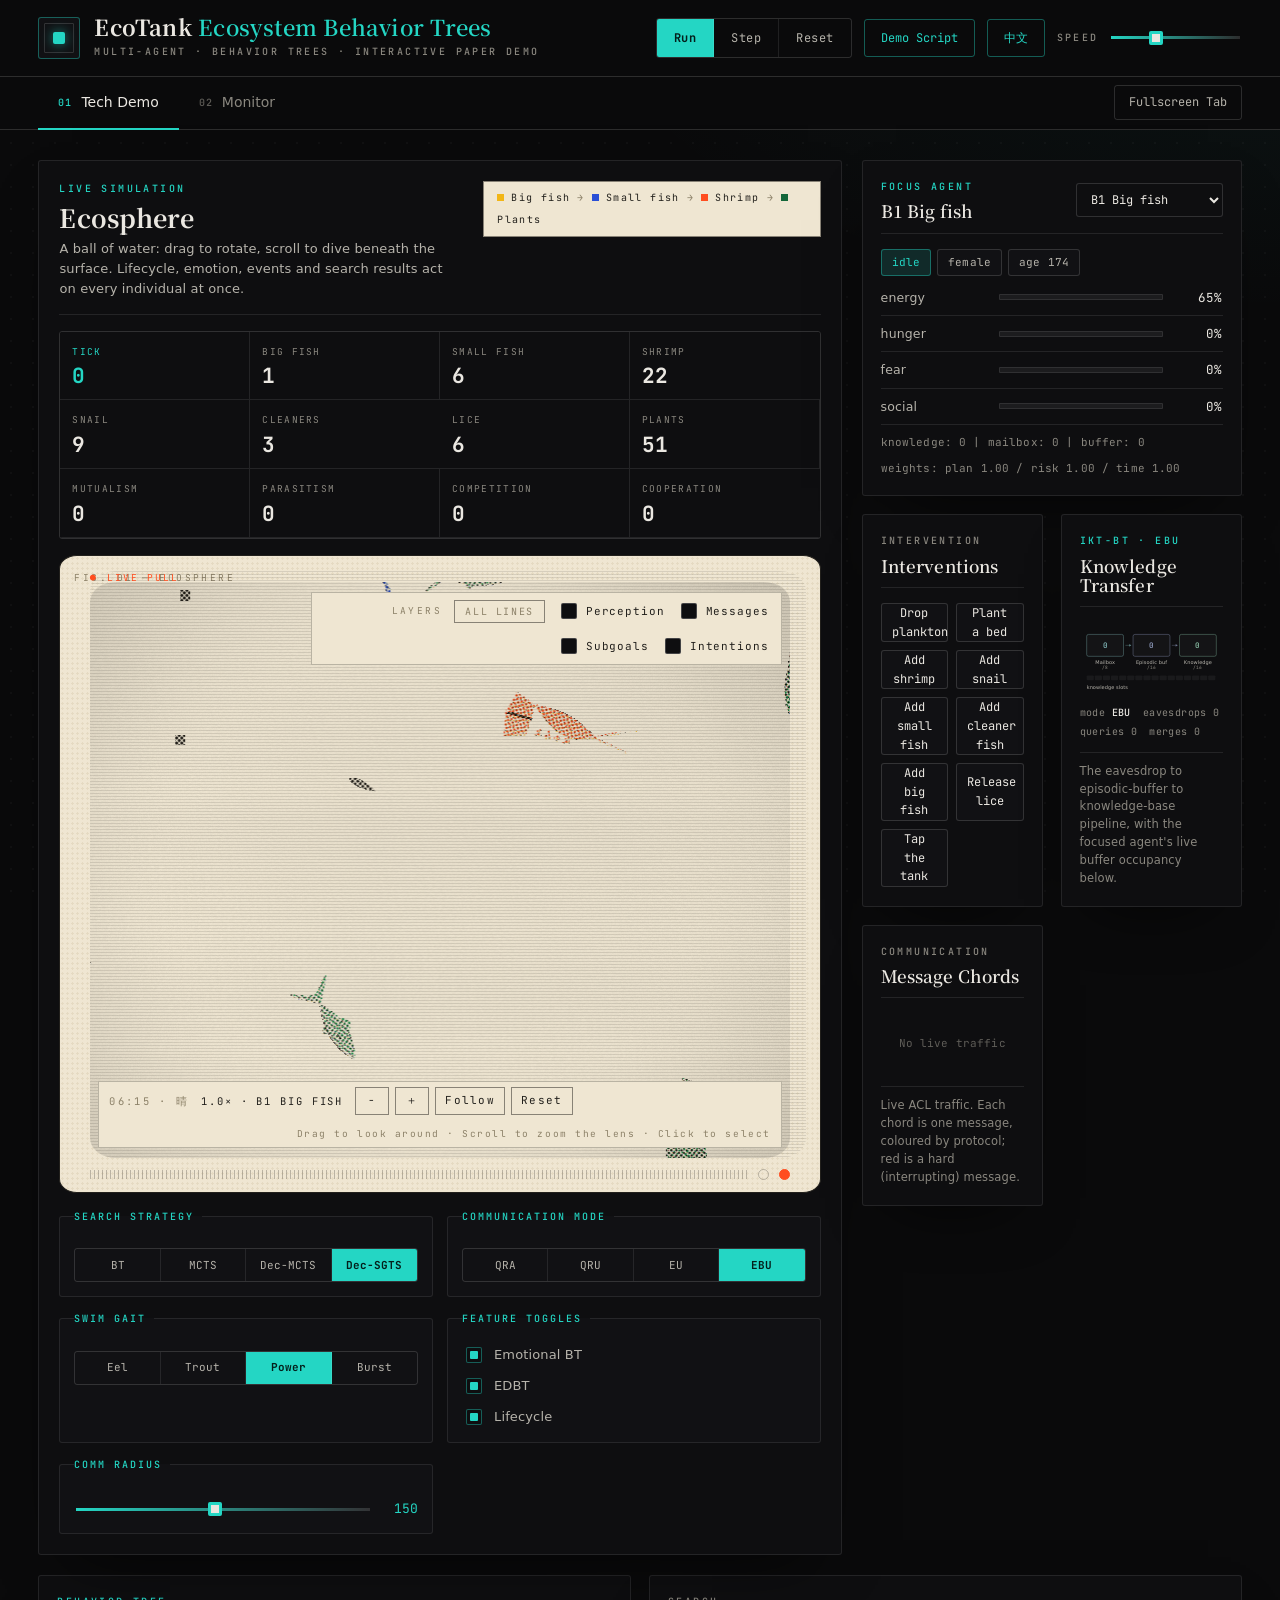
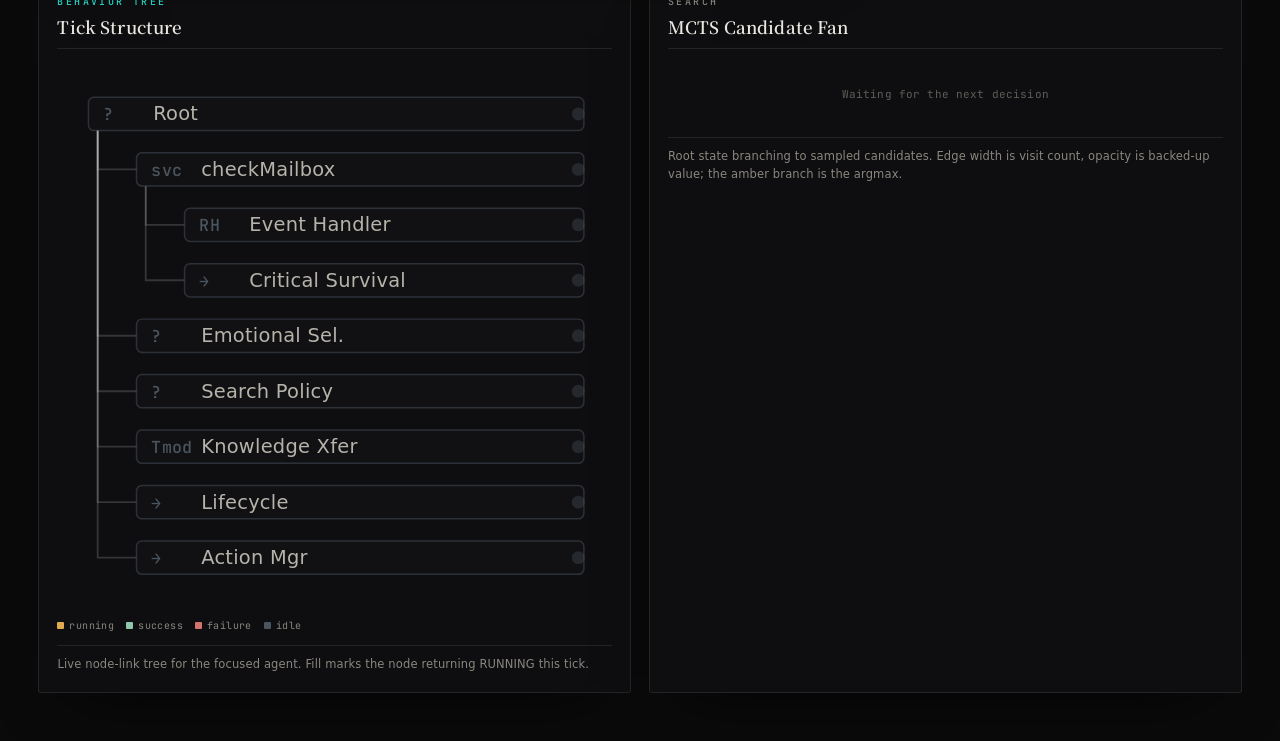
==== commit b27a17db: "Put the camera in the water and the tank in a television" ====
--- a/ecotank/index.html
+++ b/ecotank/index.html
@@ -124,7 +124,12 @@
                   <button id="zoomFollow" type="button" title="跟随选中个体" data-en-title="Follow selected agent" data-en="Follow">跟随</button>
                   <button id="zoomReset" type="button" title="复位视图" data-en-title="Reset view" data-en="Reset">复位</button>
                 </div>
-                <span class="zoom-hint" data-en="Drag to rotate · Scroll to dive in · Click to select">拖拽旋转 · 滚轮潜入水下 · 点击选中个体</span>
+                <span class="zoom-hint" data-en="Drag to look around · Scroll to zoom the lens · Click to select">拖拽环顾四周 · 滚轮变焦 · 点击选中个体</span>
+              </div>
+              <div class="tv-rail" aria-hidden="true">
+                <span class="tv-grille"></span>
+                <span class="tv-knob"></span>
+                <span class="tv-knob on"></span>
               </div>
             </div>
 
--- a/ecotank/ecotank.css
+++ b/ecotank/ecotank.css
@@ -643,23 +643,83 @@
   color: var(--accent);
 }
 
-/* ---- the poster sheet ----------------------------------------------------
-   The tank is a pulled print, not a vitrine: aged paper ground, a hairline ink
-   trim, square corners, a paper margin so the sheet edge reads, and a coarse
-   halftone in that margin. No glow, no radius, no blur, no shadow. */
+/* ---- the set ------------------------------------------------------------
+   The tank is a broadcast now, not a pulled print: the sheet became a cabinet
+   and the sheet's margin became a bezel. The paper ground and its halftone
+   stay — this is a printed picture *of* a television, which is why the shell
+   carries no gloss, no highlight and no drop shadow. The screen is where the
+   ink is; everything around it is still bare stock. */
 .tank-wrap {
   position: relative;
   min-height: 560px;
   overflow: hidden;
-  padding: 12px;
-  border-radius: 0;
-  border: 1px solid var(--ink-hair-2);
+  padding: 26px 30px 34px;
+  border-radius: 18px / 14px;
+  border: 1px solid var(--ink);
   background-color: var(--paper);
   background-image: radial-gradient(var(--paper-2) 1px, transparent 1.2px);
   background-size: 5px 5px;
 }
+/* the tube: a rounded, faintly barrelled window cut into the cabinet */
+.tank-wrap #tankCanvas,
+.tank-wrap canvas {
+  border-radius: 26px / 20px;
+}
+/* scanlines + the corner falloff a tube has, both nailed to the screen and
+   both untouchable, so a drag still reaches the canvas underneath */
+.tank-wrap::after {
+  content: "";
+  position: absolute;
+  inset: 26px 30px 34px;
+  z-index: 4;
+  pointer-events: none;
+  border-radius: 26px / 20px;
+  background-image:
+    repeating-linear-gradient(
+      to bottom,
+      rgba(20, 18, 14, 0.11) 0 1px,
+      transparent 1px 3px
+    ),
+    radial-gradient(
+      120% 120% at 50% 50%,
+      transparent 58%,
+      rgba(20, 18, 14, 0.16) 100%
+    );
+}
+/* speaker grille and a pair of knobs along the cabinet's bottom rail */
+.tv-rail {
+  position: absolute;
+  left: 30px;
+  right: 30px;
+  bottom: 9px;
+  height: 16px;
+  z-index: 3;
+  display: flex;
+  align-items: center;
+  gap: 10px;
+  pointer-events: none;
+}
+.tv-grille {
+  flex: 1;
+  height: 9px;
+  background-image: repeating-linear-gradient(
+    to right,
+    var(--ink-hair) 0 1px,
+    transparent 1px 4px
+  );
+}
+.tv-knob {
+  width: 11px;
+  height: 11px;
+  border: 1px solid var(--ink-hair);
+  border-radius: 50%;
+}
+.tv-knob.on {
+  border-color: var(--spot-warm);
+  background: var(--spot-warm);
+}
 .tank-wrap::before {
-  content: "FIG. 01 — 生态水球 / ECOSPHERE";
+  content: "FIG. 01 — ECOSPHERE";
   position: absolute;
   left: 14px;
   top: 15px;
@@ -692,10 +752,15 @@
   background: var(--paper);
 }
 /* overlay chips read as marginalia printed on the sheet, not as glass HUD */
+/* top right, opposite the FIG slug: the bottom of the tube is the strip's now,
+   and stacking both down there is what buried the seabed in the first place */
 .canvas-overlays {
   position: absolute;
-  right: 12px;
-  bottom: 12px;
+  right: 38px;
+  top: 36px;
+  z-index: 5;
+  max-width: 62%;
+  justify-content: flex-end;
   display: flex;
   flex-wrap: wrap;
   align-items: center;
@@ -1409,19 +1474,27 @@
 }
 
 /* ---------- zoom / inspection controls ---------- */
+/* One strip along the bottom edge rather than a column stacked into the
+   corner: the column was ~110px tall and sat right where the seabed reads. */
 .zoom-controls {
   position: absolute;
-  left: 12px;
-  bottom: 12px;
-  display: flex;
-  flex-direction: column;
-  align-items: flex-start;
-  gap: 7px;
-  padding: 9px 11px;
+  left: 38px;
+  right: 38px;
+  bottom: 44px;             /* inside the tube, clear of the cabinet's rail */
+  display: flex;
+  flex-direction: row;
+  align-items: center;
+  flex-wrap: wrap;
+  gap: 12px;
+  padding: 5px 10px;
   border: 1px solid var(--ink-hair);
   border-radius: 0;
   background: var(--paper);
-  z-index: 3;
+  z-index: 5;               /* above the scanline plate, or it prints over them */
+}
+/* the hint is the widest thing here, so it goes last and takes the slack */
+.zoom-controls .zoom-hint {
+  margin-left: auto;
 }
 .zoom-hud {
   font-family: var(--mono);
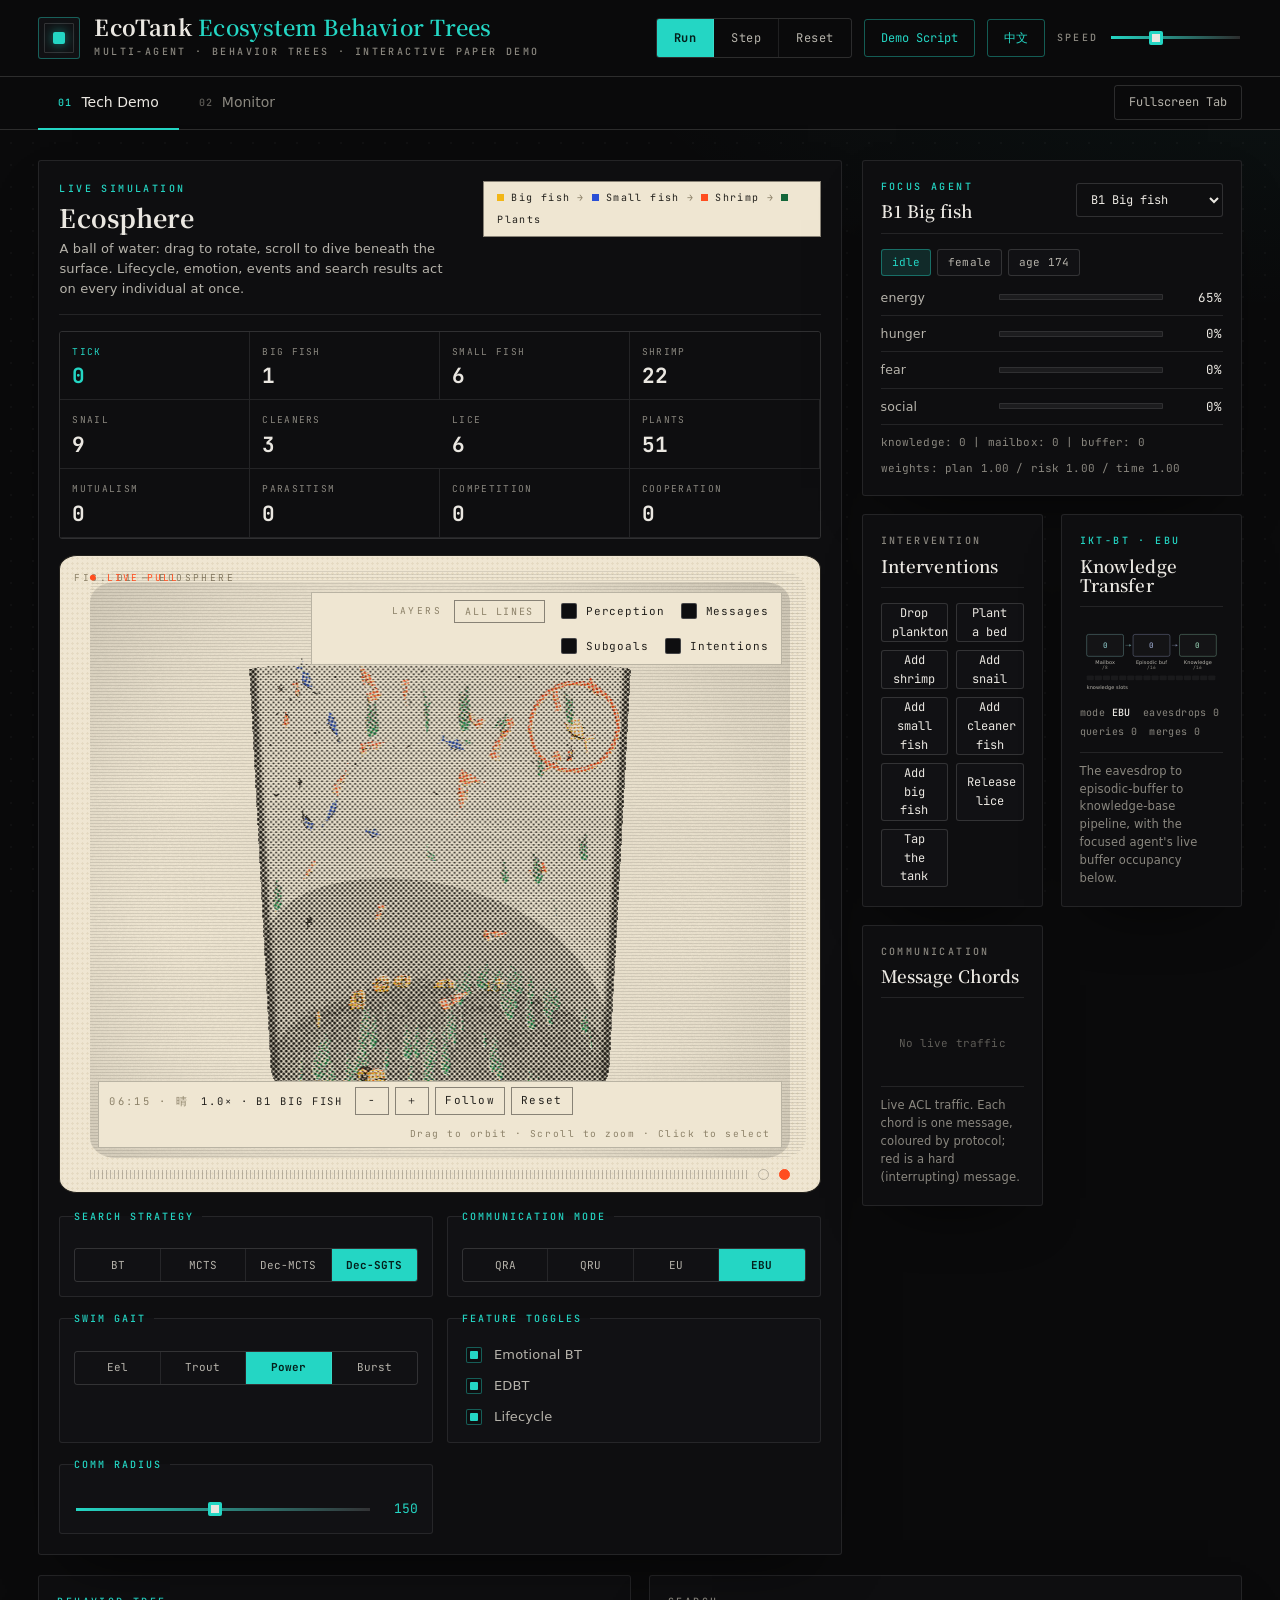
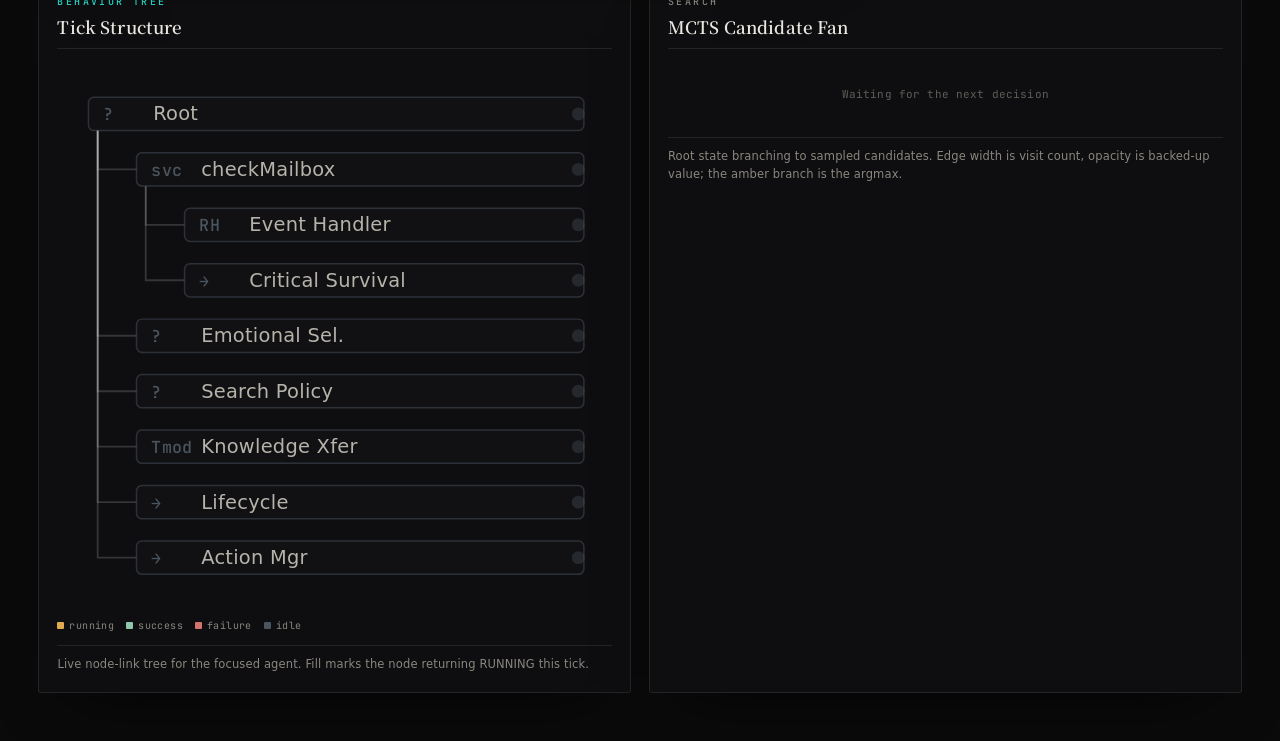
==== commit a7d7225b: "Pull the camera back out: the tank has to fit in the shot" ====
--- a/ecotank/index.html
+++ b/ecotank/index.html
@@ -124,7 +124,7 @@
                   <button id="zoomFollow" type="button" title="跟随选中个体" data-en-title="Follow selected agent" data-en="Follow">跟随</button>
                   <button id="zoomReset" type="button" title="复位视图" data-en-title="Reset view" data-en="Reset">复位</button>
                 </div>
-                <span class="zoom-hint" data-en="Drag to look around · Scroll to zoom the lens · Click to select">拖拽环顾四周 · 滚轮变焦 · 点击选中个体</span>
+                <span class="zoom-hint" data-en="Drag to orbit · Scroll to zoom · Click to select">拖拽环绕 · 滚轮远近 · 点击选中个体</span>
               </div>
               <div class="tv-rail" aria-hidden="true">
                 <span class="tv-grille"></span>
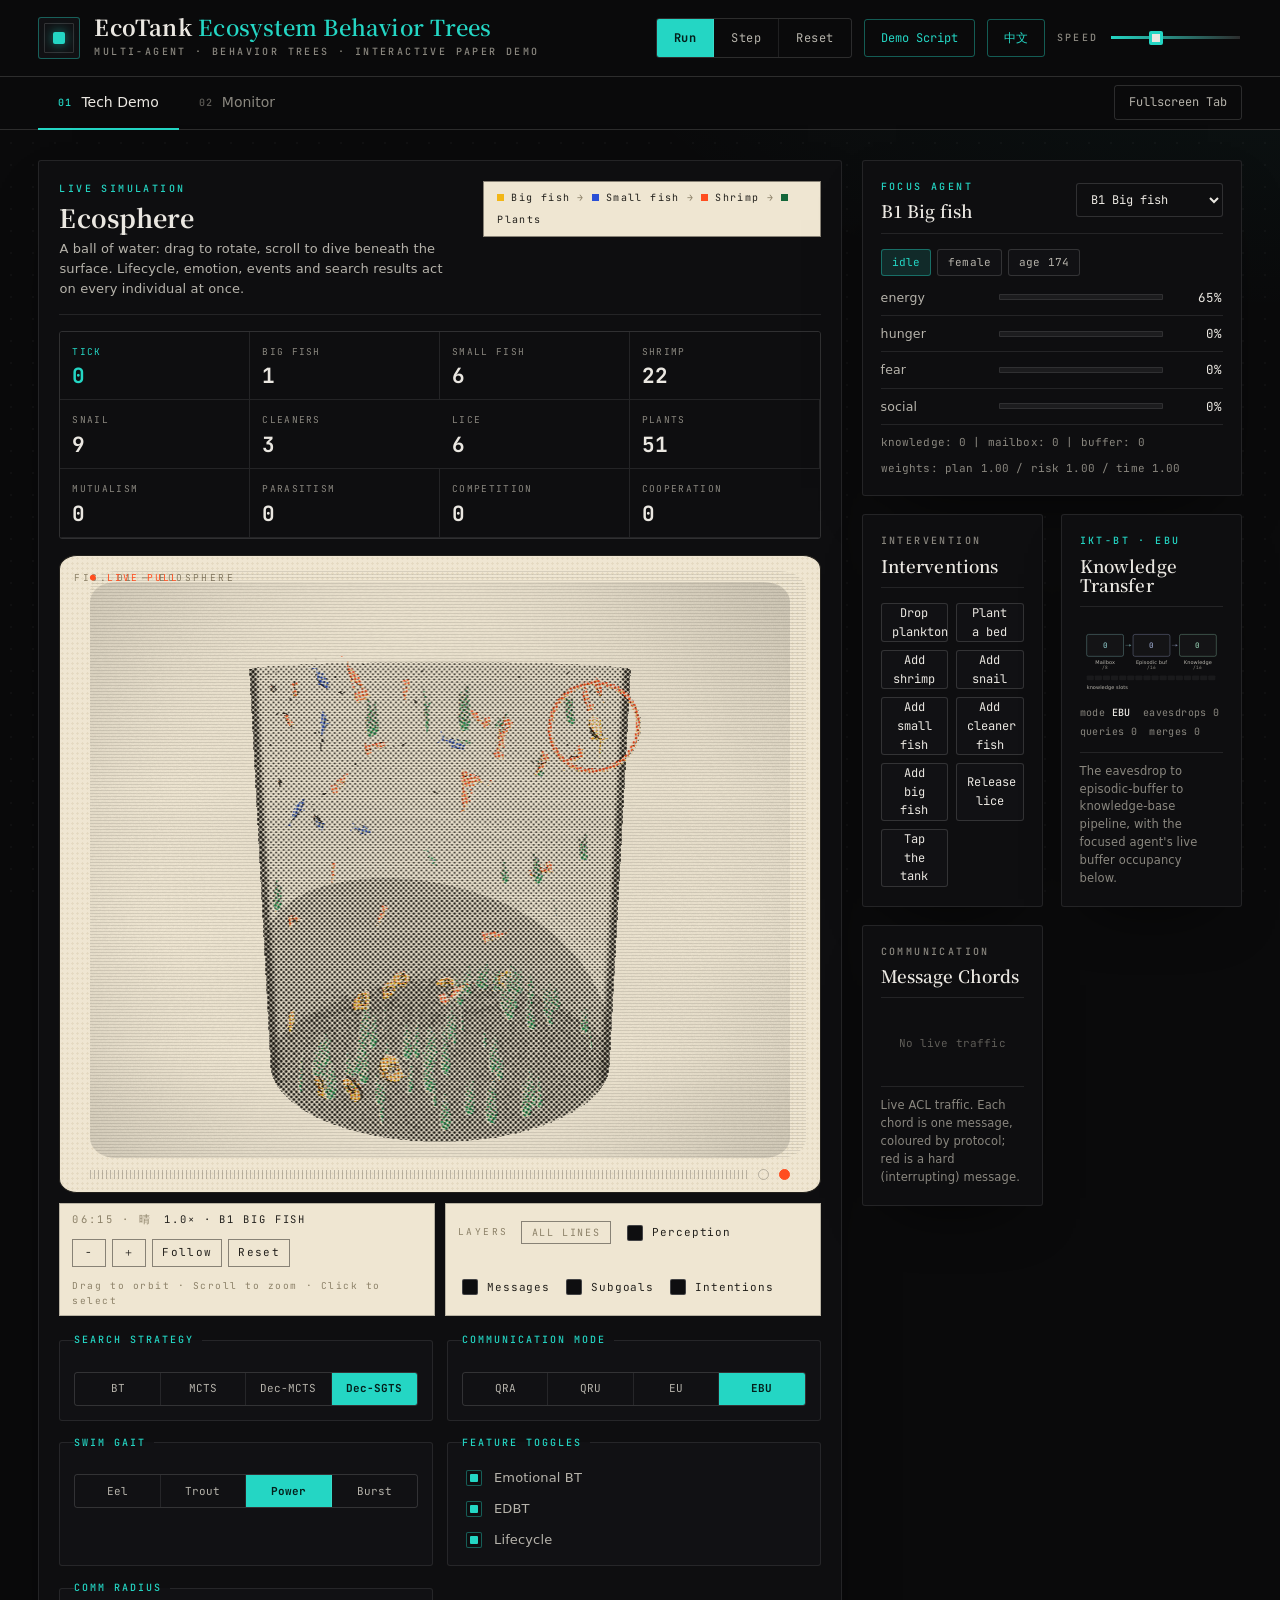
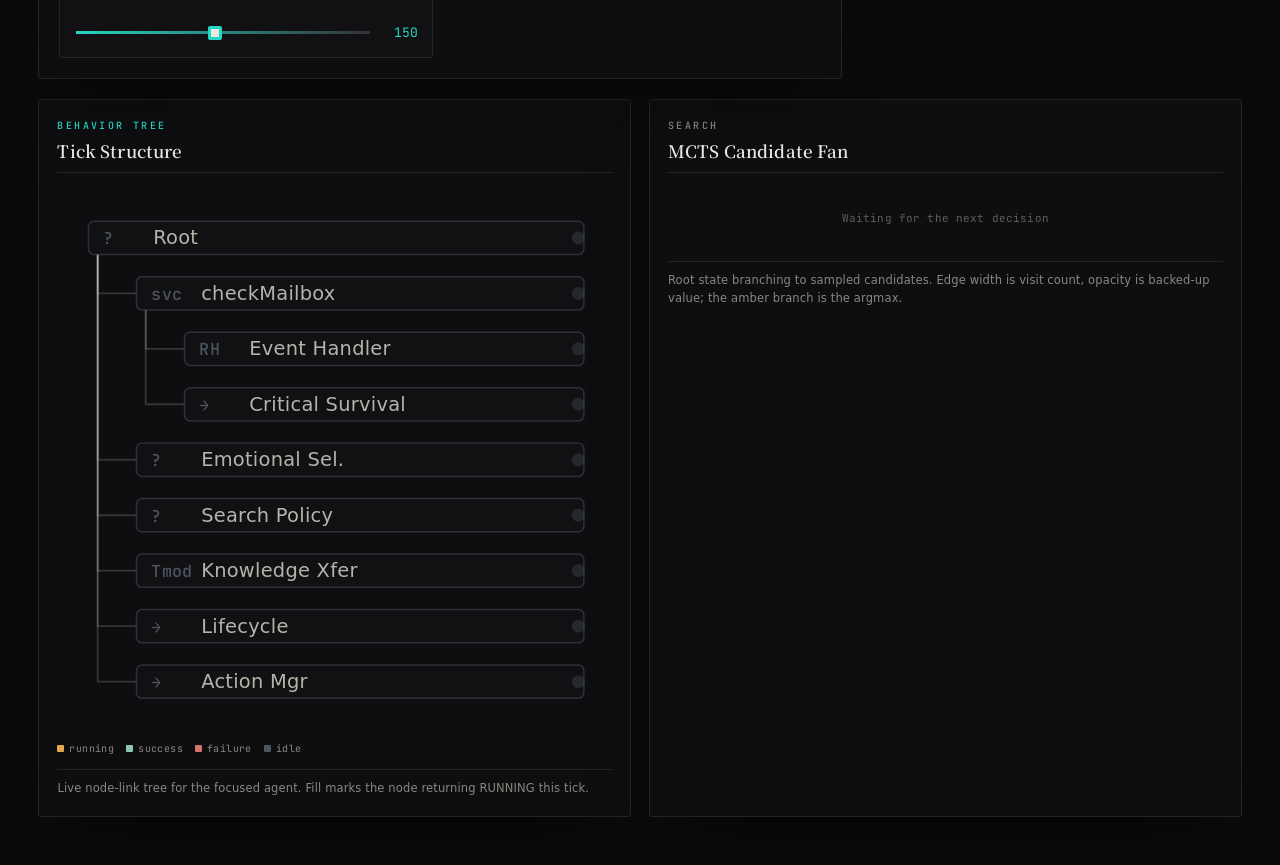
==== commit 1aad5ca9: "Move the panel controls onto the cabinet, off the picture" ====
--- a/ecotank/index.html
+++ b/ecotank/index.html
@@ -107,14 +107,14 @@
 
             <div class="tank-wrap">
               <canvas id="tankCanvas" width="1120" height="640" aria-label="EcoTank simulation"></canvas>
-              <div class="canvas-overlays">
-                <span class="overlay-label" data-en="Layers">图层</span>
-                <button id="overlayAll" type="button" title="显示/隐藏所有连线" data-en-title="Show/hide all link lines" data-en="All lines">全部连线</button>
-                <label><input id="overlayPerception" type="checkbox" /> <span data-en="Perception">感知</span></label>
-                <label><input id="overlayMessages" type="checkbox" /> <span data-en="Messages">通信</span></label>
-                <label><input id="overlaySubgoals" type="checkbox" /> <span data-en="Subgoals">子目标</span></label>
-                <label><input id="overlayIntentions" type="checkbox" /> <span data-en="Intentions">意图</span></label>
-              </div>
+              <div class="tv-rail" aria-hidden="true">
+                <span class="tv-grille"></span>
+                <span class="tv-knob"></span>
+                <span class="tv-knob on"></span>
+              </div>
+            </div>
+            <!-- the set's controls live on the cabinet, not on the picture -->
+            <div class="tank-deck">
               <div class="zoom-controls">
                 <span id="skyHud" class="sky-hud">—</span>
                 <span id="zoomHud" class="zoom-hud">1.0× · —</span>
@@ -126,10 +126,13 @@
                 </div>
                 <span class="zoom-hint" data-en="Drag to orbit · Scroll to zoom · Click to select">拖拽环绕 · 滚轮远近 · 点击选中个体</span>
               </div>
-              <div class="tv-rail" aria-hidden="true">
-                <span class="tv-grille"></span>
-                <span class="tv-knob"></span>
-                <span class="tv-knob on"></span>
+              <div class="canvas-overlays">
+                <span class="overlay-label" data-en="Layers">图层</span>
+                <button id="overlayAll" type="button" title="显示/隐藏所有连线" data-en-title="Show/hide all link lines" data-en="All lines">全部连线</button>
+                <label><input id="overlayPerception" type="checkbox" /> <span data-en="Perception">感知</span></label>
+                <label><input id="overlayMessages" type="checkbox" /> <span data-en="Messages">通信</span></label>
+                <label><input id="overlaySubgoals" type="checkbox" /> <span data-en="Subgoals">子目标</span></label>
+                <label><input id="overlayIntentions" type="checkbox" /> <span data-en="Intentions">意图</span></label>
               </div>
             </div>
 
--- a/ecotank/ecotank.css
+++ b/ecotank/ecotank.css
@@ -752,15 +752,20 @@
   background: var(--paper);
 }
 /* overlay chips read as marginalia printed on the sheet, not as glass HUD */
-/* top right, opposite the FIG slug: the bottom of the tube is the strip's now,
-   and stacking both down there is what buried the seabed in the first place */
+/* Both control blocks sit under the cabinet now. Anything parked on the glass
+   covers the one thing the panel exists to look at, and moving it to a
+   different corner only changes which part of the tank is hidden. */
+.tank-deck {
+  display: flex;
+  flex-wrap: wrap;
+  align-items: stretch;
+  gap: 10px;
+  margin-top: 10px;
+}
+.tank-deck > * {
+  flex: 1 1 320px;
+}
 .canvas-overlays {
-  position: absolute;
-  right: 38px;
-  top: 36px;
-  z-index: 5;
-  max-width: 62%;
-  justify-content: flex-end;
   display: flex;
   flex-wrap: wrap;
   align-items: center;
@@ -1477,20 +1482,15 @@
 /* One strip along the bottom edge rather than a column stacked into the
    corner: the column was ~110px tall and sat right where the seabed reads. */
 .zoom-controls {
-  position: absolute;
-  left: 38px;
-  right: 38px;
-  bottom: 44px;             /* inside the tube, clear of the cabinet's rail */
   display: flex;
   flex-direction: row;
   align-items: center;
   flex-wrap: wrap;
   gap: 12px;
-  padding: 5px 10px;
+  padding: 7px 12px;
   border: 1px solid var(--ink-hair);
   border-radius: 0;
   background: var(--paper);
-  z-index: 5;               /* above the scanline plate, or it prints over them */
 }
 /* the hint is the widest thing here, so it goes last and takes the slack */
 .zoom-controls .zoom-hint {
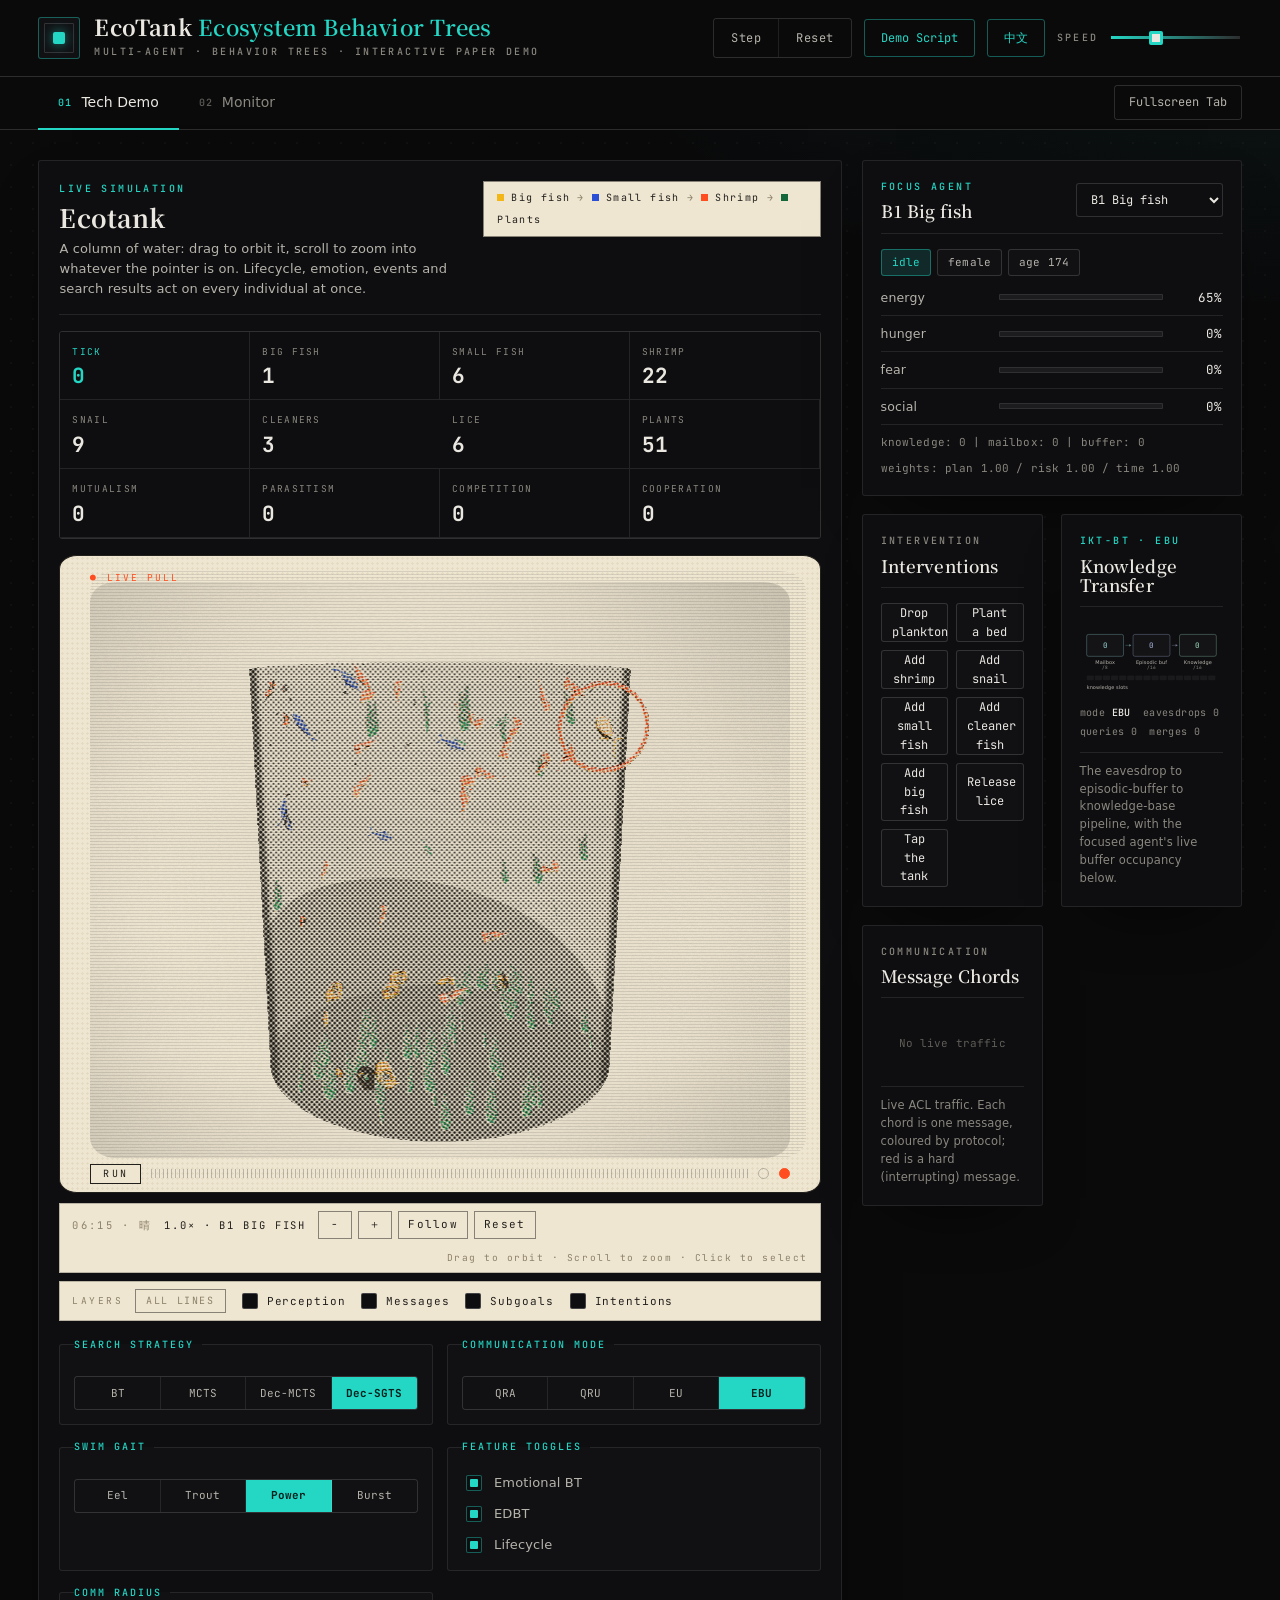
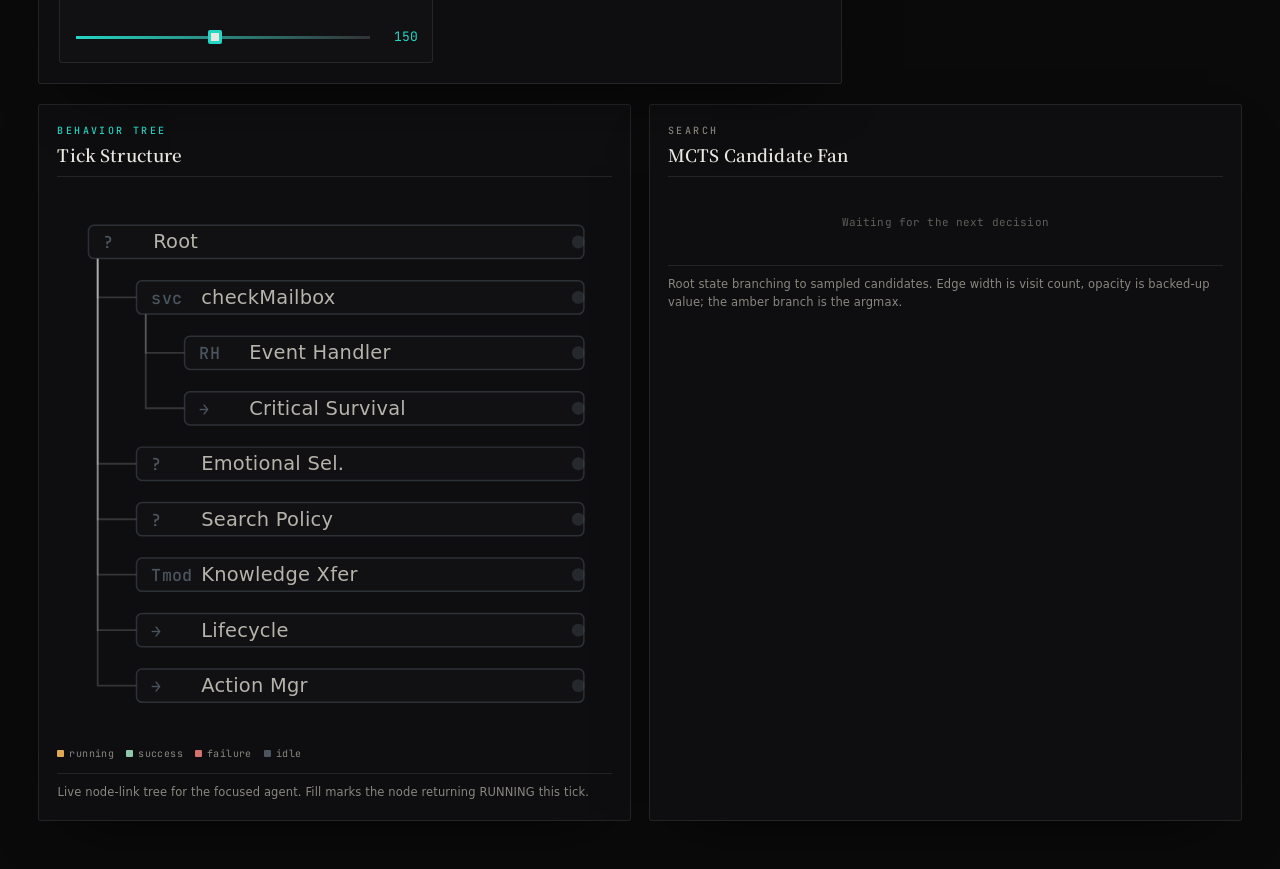
==== commit 38d5a7a6: "Put Run on the set, drop the FIG slug, stop calling the cylinder a sphere" ====
--- a/ecotank/index.html
+++ b/ecotank/index.html
@@ -3,7 +3,7 @@
   <head>
     <meta charset="utf-8" />
     <meta name="viewport" content="width=device-width, initial-scale=1" />
-    <title>EcoTank · 多智能体行为树生态水球</title>
+    <title>EcoTank · 多智能体行为树生态缸</title>
     <link
       rel="icon"
       href="data:image/svg+xml,%3Csvg xmlns='http://www.w3.org/2000/svg' viewBox='0 0 64 64'%3E%3Crect width='64' height='64' fill='%23efe6d2'/%3E%3Ccircle cx='32' cy='34' r='11' fill='%23ff4d1f'/%3E%3Cpath d='M8 20h48M8 48h48' stroke='%2322201c' stroke-width='3' stroke-linecap='butt'/%3E%3C/svg%3E"
@@ -30,7 +30,8 @@
 
       <div class="control-cluster">
         <div class="transport">
-          <button id="runToggle" class="primary">Run</button>
+          <!-- Run lives on the set's own rail; a television's power switch is
+               not kept in a menu three sections above the television -->
           <button id="stepButton">Step</button>
           <button id="resetButton">Reset</button>
         </div>
@@ -86,9 +87,9 @@
             <div class="exhibit-head">
               <div class="exhibit-title">
                 <p class="eyebrow accent">LIVE SIMULATION</p>
-                <h2 data-en="Ecosphere">生态水球</h2>
-                <p id="demoSubtitle" class="sub" data-en="A ball of water: drag to rotate, scroll to dive beneath the surface. Lifecycle, emotion, events and search results act on every individual at once.">
-                  一颗水球：拖拽旋转，滚轮深入水面之下。生命状态、情绪、事件与搜索结果同时作用于每一个个体。
+                <h2 data-en="Ecotank">生态缸</h2>
+                <p id="demoSubtitle" class="sub" data-en="A column of water: drag to orbit it, scroll to zoom into whatever the pointer is on. Lifecycle, emotion, events and search results act on every individual at once.">
+                  一根水柱：拖拽环绕，滚轮对准哪里就放大哪里。生命状态、情绪、事件与搜索结果同时作用于每一个个体。
                 </p>
               </div>
               <div class="food-chain" aria-hidden="true">
@@ -107,10 +108,11 @@
 
             <div class="tank-wrap">
               <canvas id="tankCanvas" width="1120" height="640" aria-label="EcoTank simulation"></canvas>
-              <div class="tv-rail" aria-hidden="true">
-                <span class="tv-grille"></span>
-                <span class="tv-knob"></span>
-                <span class="tv-knob on"></span>
+              <div class="tv-rail">
+                <button id="runToggle" class="tv-power">Run</button>
+                <span class="tv-grille" aria-hidden="true"></span>
+                <span class="tv-knob" aria-hidden="true"></span>
+                <span class="tv-knob on" aria-hidden="true"></span>
               </div>
             </div>
             <!-- the set's controls live on the cabinet, not on the picture -->
@@ -246,8 +248,8 @@
           <header class="paper-head">
             <p class="eyebrow accent">INSTRUMENTATION</p>
             <h2 data-en="Runtime Readout of the Behavior-Tree Stack">行为树技术栈运行时读数</h2>
-            <p class="paper-abstract" data-en="Every panel below is a live read of the running ecosphere, laid out the way the source paper reports it: state before search, search before communication, then the technique map that says which claim each readout supports.">
-              下列每个面板都是生态水球的实时读数，按论文的叙述顺序排列：先状态，再搜索，再通信，最后是说明每项读数支撑哪一条技术主张的映射表。
+            <p class="paper-abstract" data-en="Every panel below is a live read of the running ecotank, laid out the way the source paper reports it: state before search, search before communication, then the technique map that says which claim each readout supports.">
+              下列每个面板都是生态缸的实时读数，按论文的叙述顺序排列：先状态，再搜索，再通信，最后是说明每项读数支撑哪一条技术主张的映射表。
             </p>
           </header>
 
--- a/ecotank/ecotank.css
+++ b/ecotank/ecotank.css
@@ -33,7 +33,7 @@
   --status-ok: #6fae8f;
   --status-bad: #d4736e;
 
-  /* riso print inks — the poster frame around the ecosphere.
+  /* riso print inks — the poster frame around the tank.
      The press is PAPER / INK / WARM / COOL / GREEN #1f9e5a / YELLOW #f2b616;
      only the inks the chrome actually paints with are declared here.
      Must stay in step with COLORS in ecotank.js. */
@@ -691,13 +691,44 @@
   position: absolute;
   left: 30px;
   right: 30px;
-  bottom: 9px;
-  height: 16px;
+  bottom: 7px;
+  height: 22px;
   z-index: 3;
   display: flex;
   align-items: center;
   gap: 10px;
-  pointer-events: none;
+}
+/* the set's power switch, on the set */
+.tv-power {
+  height: 20px;
+  padding: 0 12px;
+  border: 1px solid var(--ink);
+  border-radius: 0;
+  background: var(--paper);
+  color: var(--ink);
+  font-family: var(--mono);
+  font-size: 10px;
+  letter-spacing: 0.22em;
+  text-transform: uppercase;
+  line-height: 1;
+  cursor: pointer;
+  flex: 0 0 auto;
+}
+.tv-power:hover {
+  background: var(--paper-2);
+}
+/* ecotank.js toggles `primary` on this button: it is present while the sim is
+   stopped (the button reads "Run" and is the thing to press) and removed once
+   it is running (the button reads "Pause"). So `primary` is the lamp. */
+.tv-power.primary {
+  background: var(--spot-warm);
+  border-color: var(--spot-warm);
+  color: var(--paper);
+  font-weight: 700;
+}
+.tv-power.primary:hover {
+  background: var(--spot-warm);
+  filter: brightness(1.08);
 }
 .tv-grille {
   flex: 1;
@@ -718,19 +749,9 @@
   border-color: var(--spot-warm);
   background: var(--spot-warm);
 }
-.tank-wrap::before {
-  content: "FIG. 01 — ECOSPHERE";
-  position: absolute;
-  left: 14px;
-  top: 15px;
-  z-index: 3;
-  font-family: var(--mono);
-  font-size: 9.5px;
-  letter-spacing: 0.26em;
-  text-transform: uppercase;
-  color: var(--ink-50);
-  pointer-events: none;
-}
+/* The FIG slug is gone. It labelled a sphere, the vessel is a cylinder, and a
+   caption that has to be corrected every time the thing it names changes is a
+   caption the picture was carrying for nothing. */
 .tank-wrap::after {
   content: "● LIVE PULL";
   position: absolute;
@@ -755,15 +776,17 @@
 /* Both control blocks sit under the cabinet now. Anything parked on the glass
    covers the one thing the panel exists to look at, and moving it to a
    different corner only changes which part of the tank is hidden. */
+/* Full-width rows, not columns. Side by side each block got 368px, which is
+   narrower than its own contents, so both wrapped to three lines and the deck
+   became two 114px slabs of cream under the picture. One row each is 36. */
 .tank-deck {
   display: flex;
-  flex-wrap: wrap;
-  align-items: stretch;
-  gap: 10px;
+  flex-direction: column;
+  gap: 8px;
   margin-top: 10px;
 }
 .tank-deck > * {
-  flex: 1 1 320px;
+  width: 100%;
 }
 .canvas-overlays {
   display: flex;
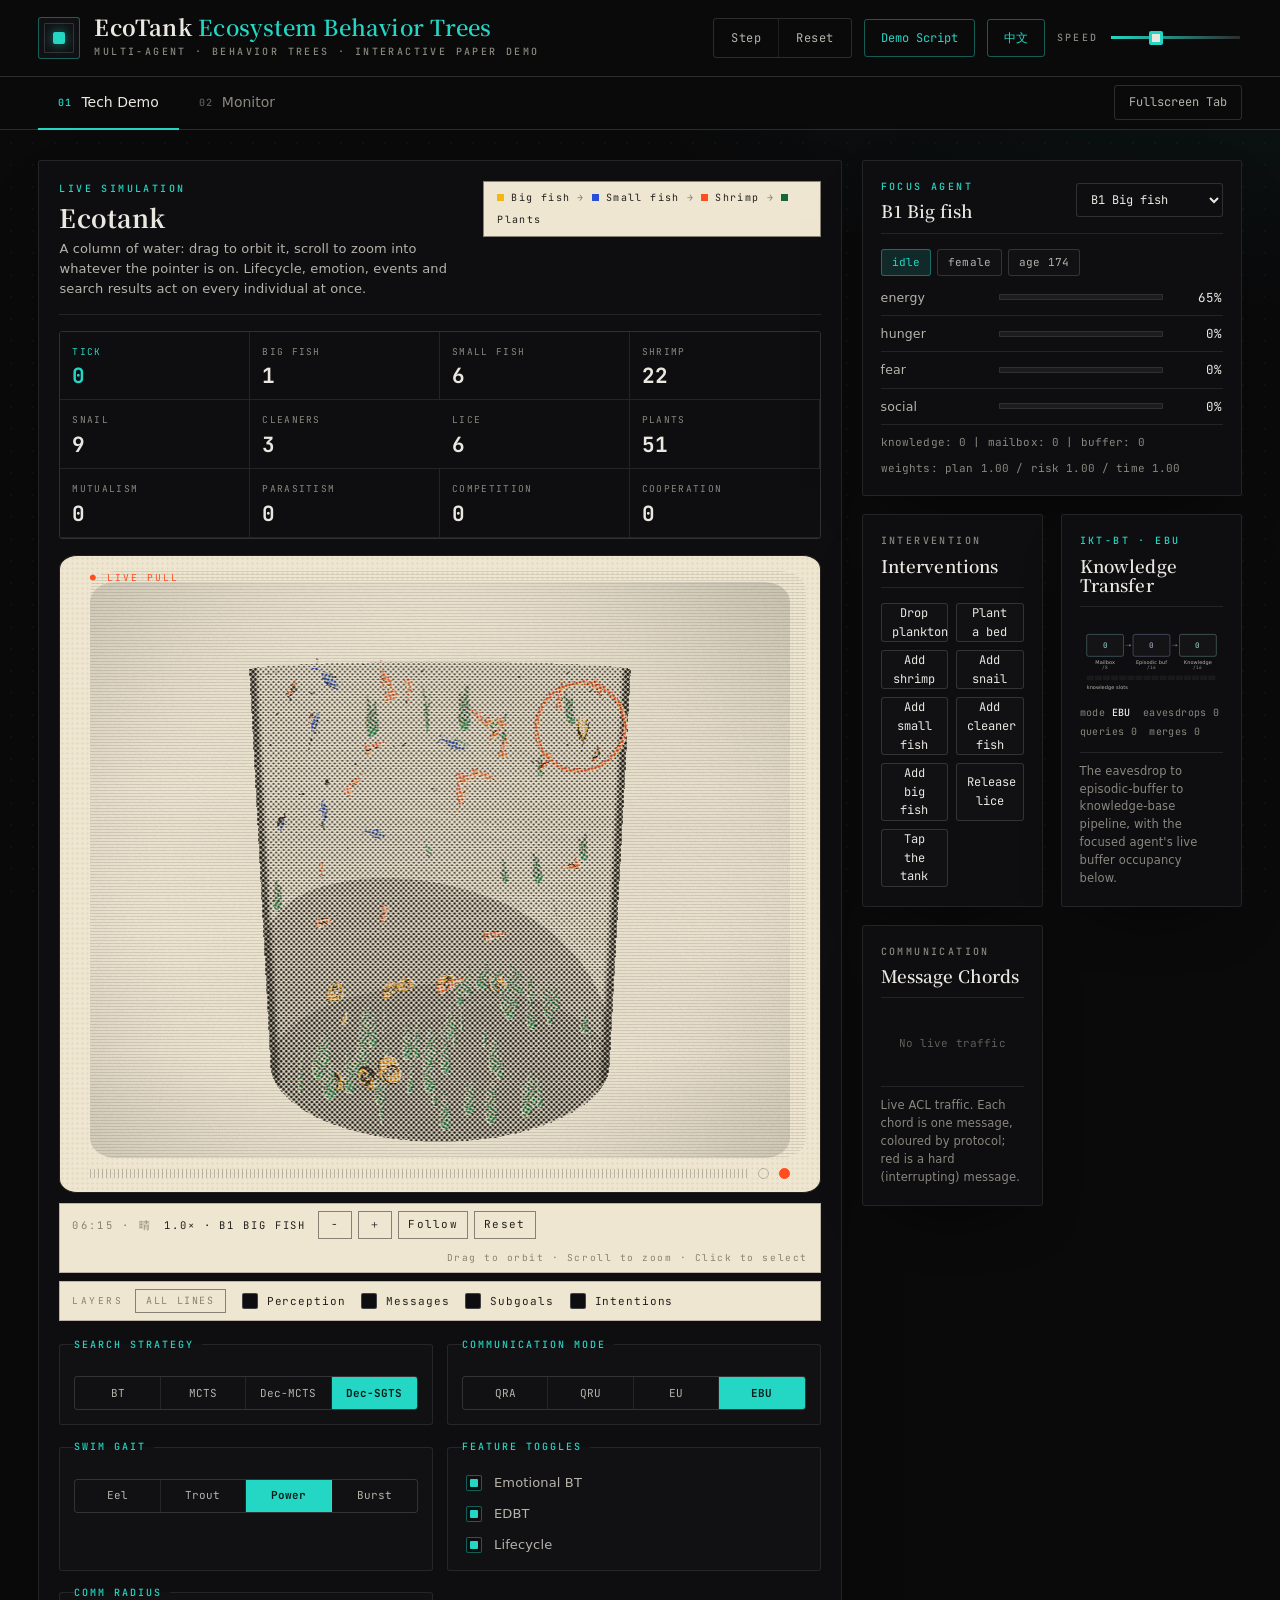
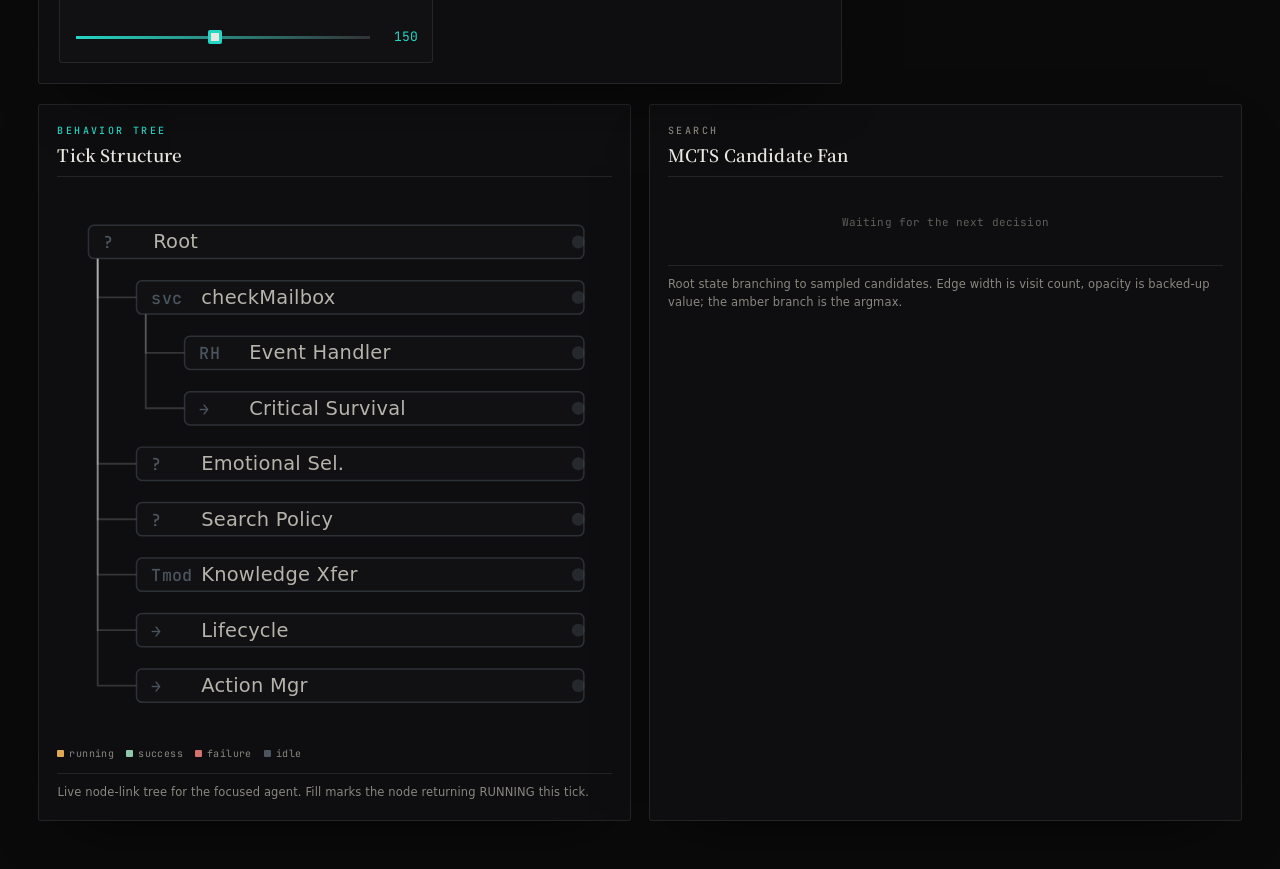
==== commit 39c0bb14: "Make Run the play button in the middle of the screen" ====
--- a/ecotank/index.html
+++ b/ecotank/index.html
@@ -108,11 +108,11 @@
 
             <div class="tank-wrap">
               <canvas id="tankCanvas" width="1120" height="640" aria-label="EcoTank simulation"></canvas>
-              <div class="tv-rail">
-                <button id="runToggle" class="tv-power">Run</button>
-                <span class="tv-grille" aria-hidden="true"></span>
-                <span class="tv-knob" aria-hidden="true"></span>
-                <span class="tv-knob on" aria-hidden="true"></span>
+              <button id="runToggle" class="tv-play" aria-label="Run / pause the simulation">Run</button>
+              <div class="tv-rail" aria-hidden="true">
+                <span class="tv-grille"></span>
+                <span class="tv-knob"></span>
+                <span class="tv-knob on"></span>
               </div>
             </div>
             <!-- the set's controls live on the cabinet, not on the picture -->
--- a/ecotank/ecotank.css
+++ b/ecotank/ecotank.css
@@ -697,38 +697,76 @@
   display: flex;
   align-items: center;
   gap: 10px;
-}
-/* the set's power switch, on the set */
-.tv-power {
-  height: 20px;
-  padding: 0 12px;
+  pointer-events: none;
+}
+
+/* ---- the play button, centre screen -------------------------------------
+   ecotank.js toggles `primary` on this button: present while the sim is
+   stopped (it reads "Run" and is the thing to press), removed once running
+   (it reads "Pause"). So `primary` alone decides play triangle vs pause bars,
+   and no JS had to learn about any of this.
+
+   Stopped it sits there in the spot colour. Running it gets out of the way —
+   a control parked in the middle of the picture is the picture's problem —
+   and comes back when the pointer is over the set, the way a video player
+   does. `pointer-events` follows the fade so it cannot eat a drag while it
+   is invisible. */
+.tv-play {
+  position: absolute;
+  left: 50%;
+  top: 50%;
+  transform: translate(-50%, -50%);
+  z-index: 6;
+  display: grid;
+  place-items: center;
+  width: 76px;
+  height: 76px;
+  padding: 0;
   border: 1px solid var(--ink);
-  border-radius: 0;
+  border-radius: 50%;
   background: var(--paper);
-  color: var(--ink);
-  font-family: var(--mono);
-  font-size: 10px;
-  letter-spacing: 0.22em;
-  text-transform: uppercase;
-  line-height: 1;
+  font-size: 0;                 /* the label stays for screen readers only */
   cursor: pointer;
-  flex: 0 0 auto;
-}
-.tv-power:hover {
-  background: var(--paper-2);
-}
-/* ecotank.js toggles `primary` on this button: it is present while the sim is
-   stopped (the button reads "Run" and is the thing to press) and removed once
-   it is running (the button reads "Pause"). So `primary` is the lamp. */
-.tv-power.primary {
+  opacity: 0;
+  pointer-events: none;
+  transition: opacity 0.18s ease, transform 0.18s ease;
+}
+.tank-wrap:hover .tv-play,
+.tv-play:focus-visible {
+  opacity: 1;
+  pointer-events: auto;
+}
+.tv-play.primary {
+  opacity: 1;
+  pointer-events: auto;
   background: var(--spot-warm);
   border-color: var(--spot-warm);
-  color: var(--paper);
-  font-weight: 700;
-}
-.tv-power.primary:hover {
-  background: var(--spot-warm);
-  filter: brightness(1.08);
+}
+.tv-play:hover {
+  transform: translate(-50%, -50%) scale(1.06);
+}
+/* stopped: a play triangle, optically centred by nudging it right */
+.tv-play.primary::before {
+  content: "";
+  width: 0;
+  height: 0;
+  margin-left: 7px;
+  border-left: 23px solid var(--paper);
+  border-top: 15px solid transparent;
+  border-bottom: 15px solid transparent;
+}
+/* running: two bars */
+.tv-play:not(.primary)::before {
+  content: "";
+  width: 20px;
+  height: 24px;
+  border-left: 7px solid var(--ink);
+  border-right: 7px solid var(--ink);
+}
+@media (prefers-reduced-motion: reduce) {
+  .tv-play {
+    transition: none;
+  }
 }
 .tv-grille {
   flex: 1;
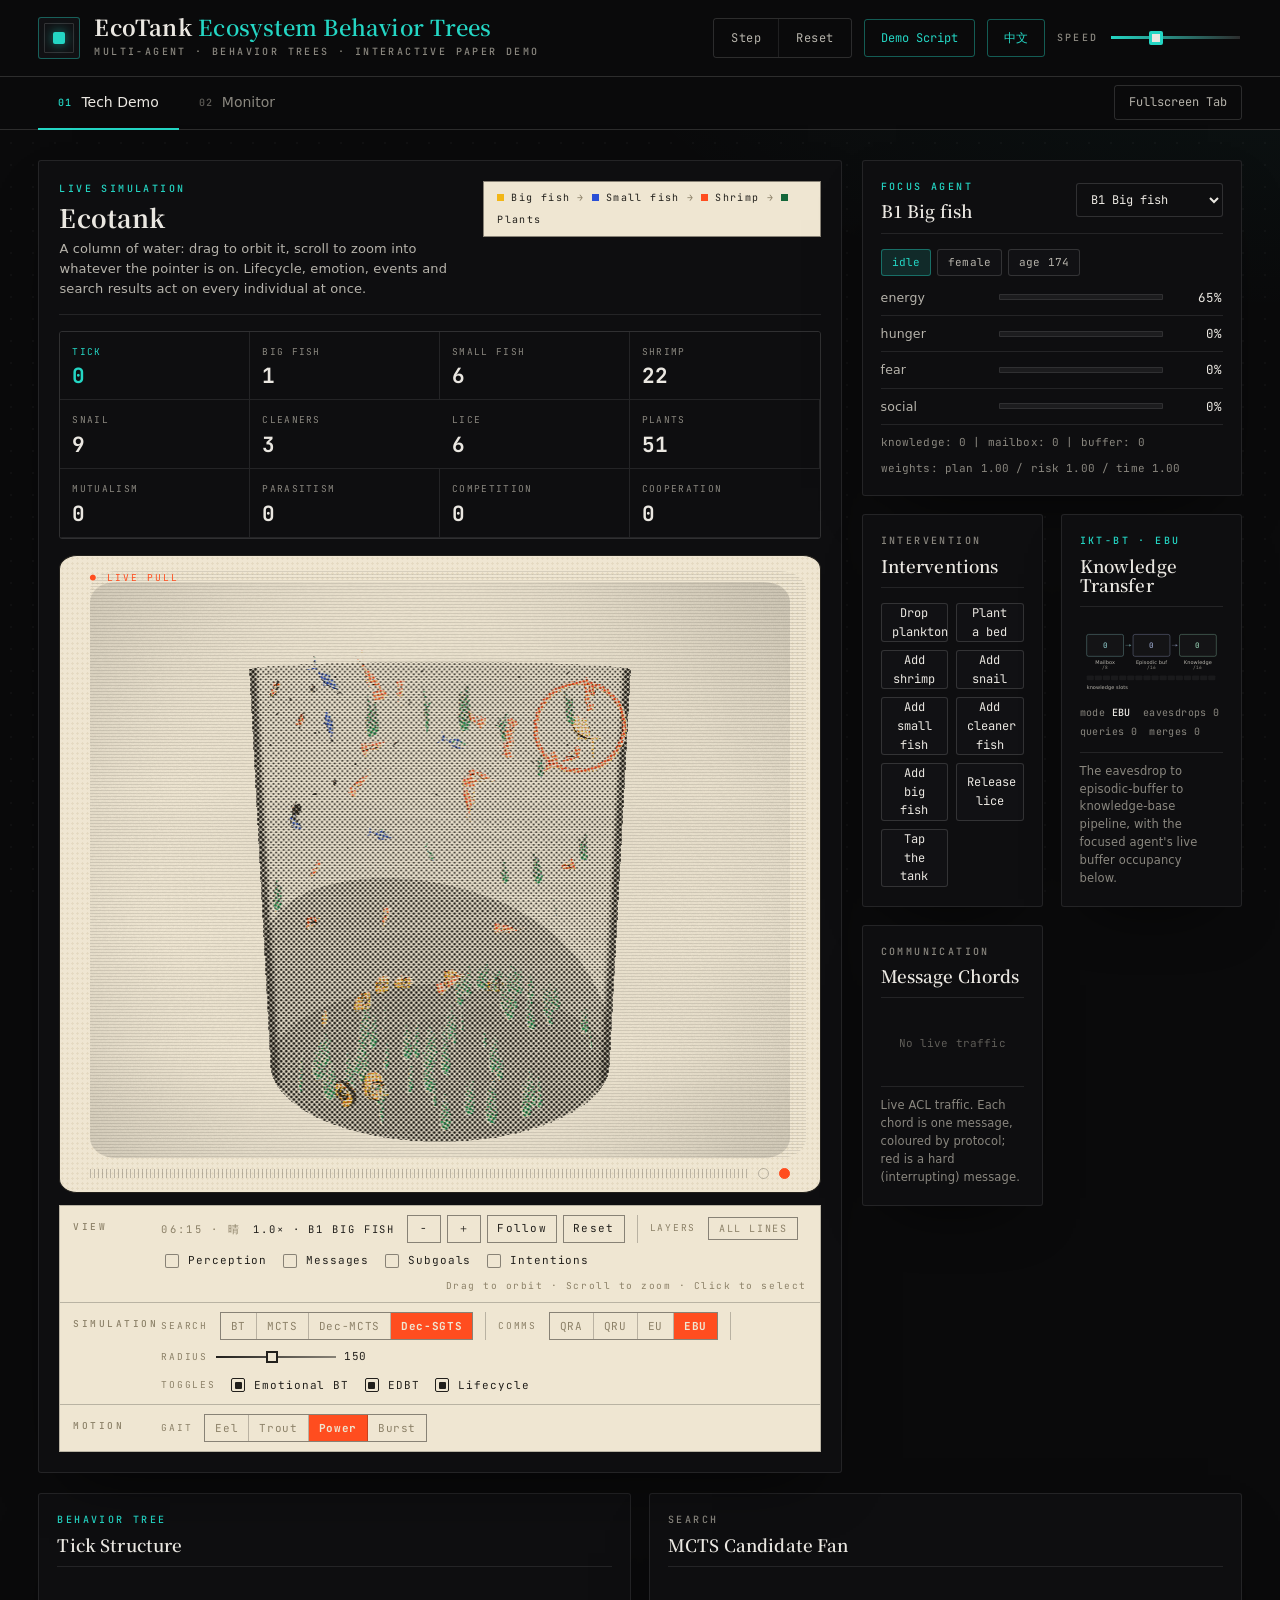
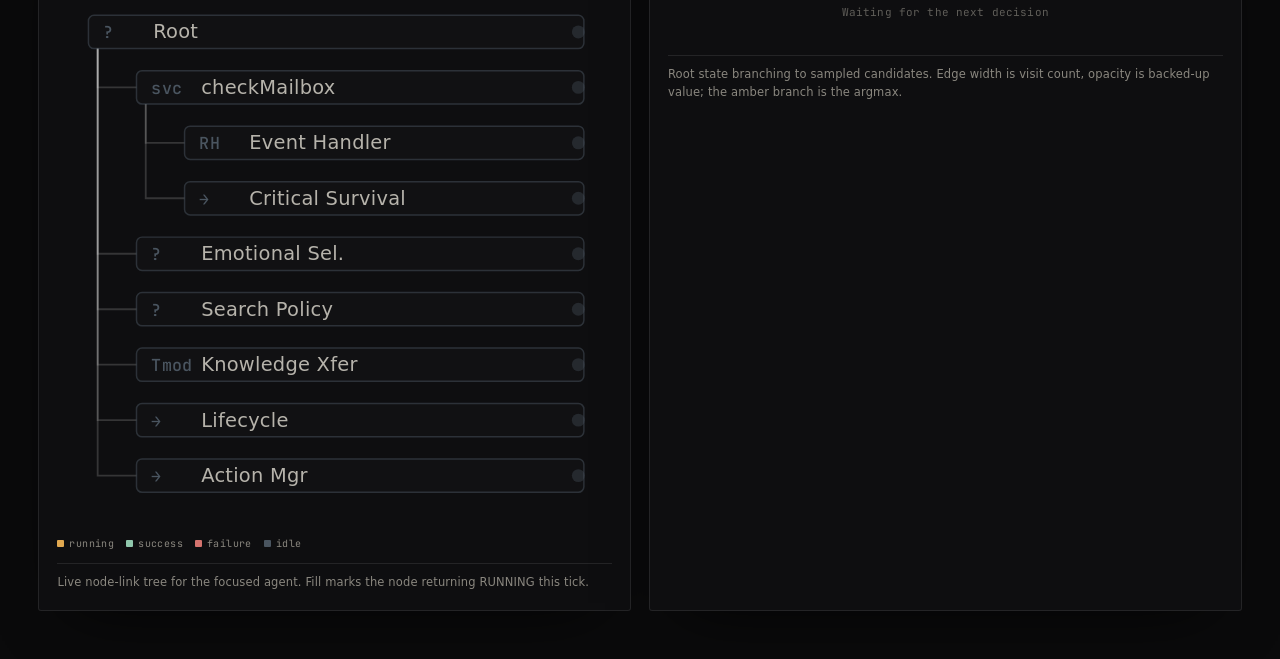
==== commit c3fb95c5: "Fold seven control boxes into one console" ====
--- a/ecotank/index.html
+++ b/ecotank/index.html
@@ -115,74 +115,78 @@
                 <span class="tv-knob on"></span>
               </div>
             </div>
-            <!-- the set's controls live on the cabinet, not on the picture -->
-            <div class="tank-deck">
-              <div class="zoom-controls">
-                <span id="skyHud" class="sky-hud">—</span>
-                <span id="zoomHud" class="zoom-hud">1.0× · —</span>
-                <div class="zoom-btns">
-                  <button id="zoomOut" type="button" title="缩小" aria-label="缩小" data-en-title="Zoom out">−</button>
-                  <button id="zoomIn" type="button" title="放大" aria-label="放大" data-en-title="Zoom in">＋</button>
-                  <button id="zoomFollow" type="button" title="跟随选中个体" data-en-title="Follow selected agent" data-en="Follow">跟随</button>
-                  <button id="zoomReset" type="button" title="复位视图" data-en-title="Reset view" data-en="Reset">复位</button>
-                </div>
-                <span class="zoom-hint" data-en="Drag to orbit · Scroll to zoom · Click to select">拖拽环绕 · 滚轮远近 · 点击选中个体</span>
-              </div>
-              <div class="canvas-overlays">
-                <span class="overlay-label" data-en="Layers">图层</span>
-                <button id="overlayAll" type="button" title="显示/隐藏所有连线" data-en-title="Show/hide all link lines" data-en="All lines">全部连线</button>
-                <label><input id="overlayPerception" type="checkbox" /> <span data-en="Perception">感知</span></label>
-                <label><input id="overlayMessages" type="checkbox" /> <span data-en="Messages">通信</span></label>
-                <label><input id="overlaySubgoals" type="checkbox" /> <span data-en="Subgoals">子目标</span></label>
-                <label><input id="overlayIntentions" type="checkbox" /> <span data-en="Intentions">意图</span></label>
-              </div>
-            </div>
-
-            <div class="control-deck">
-              <fieldset>
-                <legend data-en="Search Strategy">搜索策略</legend>
-                <div id="searchMode" class="segmented">
-                  <button data-value="bt">BT</button>
-                  <button data-value="mcts">MCTS</button>
-                  <button data-value="decmcts">Dec-MCTS</button>
-                  <button data-value="decsgts" class="active">Dec-SGTS</button>
-                </div>
-              </fieldset>
-
-              <fieldset>
-                <legend data-en="Communication Mode">通信模式</legend>
-                <div id="commMode" class="segmented">
-                  <button data-value="qra">QRA</button>
-                  <button data-value="qru">QRU</button>
-                  <button data-value="eu">EU</button>
-                  <button data-value="ebu" class="active">EBU</button>
-                </div>
-              </fieldset>
-
-              <fieldset>
-                <legend data-en="Swim Gait">游动步态</legend>
-                <div id="swimMode" class="segmented">
-                  <button data-value="eel" data-en="Eel">鳗形</button>
-                  <button data-value="carangiform" data-en="Trout">鲹形</button>
-                  <button data-value="power" class="active" data-en="Power">发力</button>
-                  <button data-value="burst" data-en="Burst">滑冲</button>
-                </div>
-              </fieldset>
-
-              <fieldset class="switch-field">
-                <legend data-en="Feature Toggles">技术开关</legend>
-                <label><input id="emotionToggle" type="checkbox" checked /> Emotional BT</label>
-                <label><input id="eventToggle" type="checkbox" checked /> EDBT</label>
-                <label><input id="lifecycleToggle" type="checkbox" checked /> <span data-en="Lifecycle">生命周期</span></label>
-              </fieldset>
-
-              <fieldset class="range-field">
-                <legend data-en="Comm Radius">通信半径</legend>
-                <div class="range-row">
-                  <input id="commRange" type="range" min="70" max="240" step="10" value="150" />
-                  <output id="commRangeValue">150</output>
-                </div>
-              </fieldset>
+            <!-- One console on the cabinet, three groups: what the camera does,
+                 what the simulation does, how the fish move. Seven boxes stacked
+                 under the picture was the layout; this is the same controls with
+                 the boxes taken away. -->
+            <div class="console">
+              <section class="console-group">
+                <h3 class="console-label" data-en="View">视图</h3>
+                <div class="console-row">
+                  <span id="skyHud" class="sky-hud">—</span>
+                  <span id="zoomHud" class="zoom-hud">1.0× · —</span>
+                  <div class="zoom-btns">
+                    <button id="zoomOut" type="button" title="缩小" aria-label="缩小" data-en-title="Zoom out">−</button>
+                    <button id="zoomIn" type="button" title="放大" aria-label="放大" data-en-title="Zoom in">＋</button>
+                    <button id="zoomFollow" type="button" title="跟随选中个体" data-en-title="Follow selected agent" data-en="Follow">跟随</button>
+                    <button id="zoomReset" type="button" title="复位视图" data-en-title="Reset view" data-en="Reset">复位</button>
+                  </div>
+                  <span class="console-sep" aria-hidden="true"></span>
+                  <span class="console-key" data-en="Layers">图层</span>
+                  <button id="overlayAll" type="button" title="显示/隐藏所有连线" data-en-title="Show/hide all link lines" data-en="All lines">全部连线</button>
+                  <label><input id="overlayPerception" type="checkbox" /> <span data-en="Perception">感知</span></label>
+                  <label><input id="overlayMessages" type="checkbox" /> <span data-en="Messages">通信</span></label>
+                  <label><input id="overlaySubgoals" type="checkbox" /> <span data-en="Subgoals">子目标</span></label>
+                  <label><input id="overlayIntentions" type="checkbox" /> <span data-en="Intentions">意图</span></label>
+                  <span class="console-hint" data-en="Drag to orbit · Scroll to zoom · Click to select">拖拽环绕 · 滚轮远近 · 点击选中个体</span>
+                </div>
+              </section>
+
+              <section class="console-group">
+                <h3 class="console-label" data-en="Simulation">模拟</h3>
+                <div class="console-row">
+                  <span class="console-key" data-en="Search">搜索策略</span>
+                  <div id="searchMode" class="segmented">
+                    <button data-value="bt">BT</button>
+                    <button data-value="mcts">MCTS</button>
+                    <button data-value="decmcts">Dec-MCTS</button>
+                    <button data-value="decsgts" class="active">Dec-SGTS</button>
+                  </div>
+                  <span class="console-sep" aria-hidden="true"></span>
+                  <span class="console-key" data-en="Comms">通信模式</span>
+                  <div id="commMode" class="segmented">
+                    <button data-value="qra">QRA</button>
+                    <button data-value="qru">QRU</button>
+                    <button data-value="eu">EU</button>
+                    <button data-value="ebu" class="active">EBU</button>
+                  </div>
+                  <span class="console-sep" aria-hidden="true"></span>
+                  <label class="console-range" for="commRange">
+                    <span class="console-key" data-en="Radius">通信半径</span>
+                    <input id="commRange" type="range" min="70" max="240" step="10" value="150" />
+                    <output id="commRangeValue">150</output>
+                  </label>
+                </div>
+                <div class="console-row">
+                  <span class="console-key" data-en="Toggles">技术开关</span>
+                  <label><input id="emotionToggle" type="checkbox" checked /> Emotional BT</label>
+                  <label><input id="eventToggle" type="checkbox" checked /> EDBT</label>
+                  <label><input id="lifecycleToggle" type="checkbox" checked /> <span data-en="Lifecycle">生命周期</span></label>
+                </div>
+              </section>
+
+              <section class="console-group">
+                <h3 class="console-label" data-en="Motion">表现</h3>
+                <div class="console-row">
+                  <span class="console-key" data-en="Gait">游动步态</span>
+                  <div id="swimMode" class="segmented">
+                    <button data-value="eel" data-en="Eel">鳗形</button>
+                    <button data-value="carangiform" data-en="Trout">鲹形</button>
+                    <button data-value="power" class="active" data-en="Power">发力</button>
+                    <button data-value="burst" data-en="Burst">滑冲</button>
+                  </div>
+                </div>
+              </section>
             </div>
           </section>
 
--- a/ecotank/ecotank.css
+++ b/ecotank/ecotank.css
@@ -711,11 +711,14 @@
    and comes back when the pointer is over the set, the way a video player
    does. `pointer-events` follows the fade so it cannot eat a drag while it
    is invisible. */
+/* Centred on the *tube*, not on the cabinet: the shell's padding is asymmetric
+   (26 top, 34 bottom) and it carries a min-height, so the cabinet's 50% is a
+   good 80px below the middle of the picture. Same inset as the scanline plate
+   plus margin:auto centres a fixed-size box in exactly the screen. */
 .tv-play {
   position: absolute;
-  left: 50%;
-  top: 50%;
-  transform: translate(-50%, -50%);
+  inset: 26px 30px 34px;
+  margin: auto;
   z-index: 6;
   display: grid;
   place-items: center;
@@ -743,25 +746,43 @@
   border-color: var(--spot-warm);
 }
 .tv-play:hover {
-  transform: translate(-50%, -50%) scale(1.06);
-}
-/* stopped: a play triangle, optically centred by nudging it right */
+  transform: scale(1.06);
+}
+/* ---- play / pause -------------------------------------------------------
+   The standard pair: a triangle while stopped, two bars while running.
+
+   Drawn as a pseudo-element on purpose — ecotank.js writes
+   `runToggle.textContent`, which would wipe any real child node the moment the
+   state changed. `inset: 0; margin: auto` centres it without a transform, so
+   the button's hover scale has the transform property to itself. */
+.tv-play::before {
+  content: "";
+  position: absolute;
+  inset: 0;
+  margin: auto;
+}
+/* stopped: a play triangle, nudged right so it sits optically centred */
 .tv-play.primary::before {
-  content: "";
   width: 0;
   height: 0;
-  margin-left: 7px;
-  border-left: 23px solid var(--paper);
+  transform: translateX(4px);
+  border-left: 24px solid var(--paper);
   border-top: 15px solid transparent;
   border-bottom: 15px solid transparent;
+  border-right: 0;
+  border-radius: 0;
+  background: transparent;
 }
 /* running: two bars */
 .tv-play:not(.primary)::before {
-  content: "";
-  width: 20px;
-  height: 24px;
+  width: 21px;
+  height: 25px;
   border-left: 7px solid var(--ink);
   border-right: 7px solid var(--ink);
+  border-top: 0;
+  border-bottom: 0;
+  border-radius: 0;
+  background: transparent;
 }
 @media (prefers-reduced-motion: reduce) {
   .tv-play {
@@ -817,34 +838,88 @@
 /* Full-width rows, not columns. Side by side each block got 368px, which is
    narrower than its own contents, so both wrapped to three lines and the deck
    became two 114px slabs of cream under the picture. One row each is 36. */
-.tank-deck {
-  display: flex;
-  flex-direction: column;
-  gap: 8px;
-  margin-top: 10px;
-}
-.tank-deck > * {
-  width: 100%;
-}
-.canvas-overlays {
-  display: flex;
-  flex-wrap: wrap;
-  align-items: center;
-  gap: 12px;
-  padding: 7px 12px;
+/* ---- the console --------------------------------------------------------
+   One sheet under the set. Seven bordered boxes became three labelled groups
+   of rows, because the borders were the only thing separating controls that
+   were already separated by sitting on different lines. A group is a label in
+   the margin and its controls flowing beside it; the rows wrap on their own,
+   so nothing has to be told a column width it will outgrow. */
+.console {
+  margin-top: 12px;
   border: 1px solid var(--ink-hair);
-  border-radius: 0;
   background: var(--paper);
   color: var(--ink);
 }
-.canvas-overlays .overlay-label {
+.console-group + .console-group {
+  border-top: 1px solid var(--ink-hair);
+}
+.console-group {
+  display: grid;
+  grid-template-columns: 74px minmax(0, 1fr);
+  align-items: start;
+  gap: 4px 14px;
+  padding: 9px 13px;
+}
+.console-label {
+  margin: 0;
+  padding-top: 5px;
   font-family: var(--mono);
   font-size: 9.5px;
+  font-weight: 500;
   letter-spacing: 0.26em;
   text-transform: uppercase;
   color: var(--ink-50);
 }
-.canvas-overlays label {
+.console-row {
+  grid-column: 2;
+  display: flex;
+  flex-wrap: wrap;
+  align-items: center;
+  gap: 8px 12px;
+  min-width: 0;
+}
+.console-row + .console-row {
+  margin-top: 6px;
+}
+/* the little caption in front of a control */
+.console-key {
+  font-family: var(--mono);
+  font-size: 9.5px;
+  letter-spacing: 0.18em;
+  text-transform: uppercase;
+  color: var(--ink-50);
+  white-space: nowrap;
+}
+/* hairline between two things sharing a row */
+.console-sep {
+  width: 1px;
+  align-self: stretch;
+  min-height: 20px;
+  background: var(--ink-hair);
+}
+.console-hint {
+  margin-left: auto;
+  font-family: var(--mono);
+  font-size: 9.5px;
+  letter-spacing: 0.16em;
+  color: var(--ink-50);
+}
+.console-range {
+  display: inline-flex;
+  align-items: center;
+  gap: 9px;
+  min-width: 210px;
+}
+.console-range input[type="range"] {
+  width: 120px;
+}
+.console-range output {
+  font-family: var(--mono);
+  font-size: 11px;
+  font-variant-numeric: tabular-nums;
+  color: var(--ink);
+}
+.console-row label {
   display: inline-flex;
   align-items: center;
   gap: 6px;
@@ -855,10 +930,10 @@
   white-space: nowrap;
   cursor: pointer;
 }
-.canvas-overlays input[type="checkbox"] {
+.console-row input[type="checkbox"] {
   accent-color: var(--ink);
 }
-.canvas-overlays #overlayAll {
+#overlayAll {
   font-family: var(--mono);
   font-size: 10px;
   letter-spacing: 0.16em;
@@ -871,58 +946,46 @@
   white-space: nowrap;
   cursor: pointer;
 }
-.canvas-overlays #overlayAll:hover {
+#overlayAll:hover {
   color: var(--ink);
   border-color: var(--ink);
 }
-.canvas-overlays #overlayAll.active {
+#overlayAll.active {
   color: var(--paper);
   background: var(--spot-warm);
   border-color: var(--spot-warm);
 }
-
-/* control deck */
-.control-deck {
-  display: grid;
-  grid-template-columns: minmax(260px, 1.1fr) minmax(230px, 1fr) minmax(220px, 0.9fr) minmax(180px, 0.7fr);
-  gap: 14px;
-  margin-top: 16px;
-}
-fieldset {
-  min-width: 0;
-  margin: 0;
-  padding: 13px 14px 14px;
-  border: 1px solid var(--hair);
-  border-radius: var(--radius);
-  background: var(--surface-2);
-}
-legend {
-  padding: 0 8px 0 0;
-  font-family: var(--mono);
-  font-size: 10px;
-  font-weight: 500;
-  letter-spacing: 0.2em;
-  text-transform: uppercase;
-  color: var(--accent);
-}
+@media (max-width: 640px) {
+  .console-group {
+    grid-template-columns: 1fr;
+  }
+  .console-row {
+    grid-column: 1;
+  }
+  .console-hint {
+    margin-left: 0;
+  }
+}
+
+/* The segmented controls used to sit in dark fieldsets, so they were drawn in
+   the dark palette. They live on paper now: grey-on-cream is invisible, and
+   the teal accent belongs to the dark chrome, not to the printed sheet. */
 .segmented {
-  display: grid;
-  grid-auto-flow: column;
-  grid-auto-columns: minmax(0, 1fr);
-  margin-top: 11px;
-  border: 1px solid var(--hair-2);
-  border-radius: var(--radius);
+  display: inline-flex;
+  border: 1px solid var(--ink-hair-2);
+  border-radius: 0;
   overflow: hidden;
 }
 .segmented button {
-  min-height: 32px;
-  padding: 0 6px;
+  min-height: 26px;
+  padding: 0 10px;
   border: 0;
-  border-right: 1px solid var(--hair);
+  border-right: 1px solid var(--ink-hair);
   background: transparent;
-  color: var(--dim);
+  color: var(--ink-50);
   font-family: var(--mono);
   font-size: 11px;
+  letter-spacing: 0.06em;
   white-space: nowrap;
   cursor: pointer;
   transition: background 0.14s, color 0.14s;
@@ -931,30 +994,15 @@
   border-right: 0;
 }
 .segmented button:hover {
-  background: rgba(255, 255, 255, 0.05);
-  color: var(--text);
+  background: var(--paper-2);
+  color: var(--ink);
 }
 .segmented button.active {
-  background: var(--accent);
-  color: var(--accent-ink);
+  background: var(--spot-warm);
+  color: var(--paper);
   font-weight: 700;
 }
 
-.switch-field {
-  display: grid;
-  gap: 9px;
-}
-.switch-field legend {
-  margin-bottom: 4px;
-}
-.switch-field label {
-  display: inline-flex;
-  align-items: center;
-  gap: 9px;
-  color: var(--dim);
-  font-size: 13px;
-  cursor: pointer;
-}
 input[type="checkbox"] {
   appearance: none;
   -webkit-appearance: none;
@@ -983,18 +1031,40 @@
 input[type="checkbox"]:checked::after {
   transform: scale(1);
 }
-.range-field .range-row {
-  display: flex;
-  align-items: center;
-  gap: 12px;
-  margin-top: 14px;
-}
-.range-field output {
-  min-width: 34px;
-  font-family: var(--mono);
-  font-size: 13px;
-  color: var(--accent);
-  text-align: right;
+/* The checkbox above is drawn for the dark panels — a dark well with a teal
+   tick. On the console it has to be printed instead: paper well, ink tick. */
+.console-row input[type="checkbox"] {
+  width: 14px;
+  height: 14px;
+  border-color: var(--ink-hair-2);
+  background: var(--paper);
+}
+.console-row input[type="checkbox"]::after {
+  width: 7px;
+  height: 7px;
+  background: var(--ink);
+}
+.console-row input[type="checkbox"]:checked {
+  border-color: var(--ink);
+}
+/* same for the slider: the global one paints a teal track */
+.console-range input[type="range"] {
+  height: 2px;
+  background: linear-gradient(90deg, var(--ink) 0%, var(--ink-hair-2) 100%);
+}
+.console-range input[type="range"]::-webkit-slider-thumb {
+  width: 12px;
+  height: 12px;
+  border-radius: 0;
+  background: var(--paper);
+  border: 2px solid var(--ink);
+}
+.console-range input[type="range"]::-moz-range-thumb {
+  width: 12px;
+  height: 12px;
+  border-radius: 0;
+  background: var(--paper);
+  border: 2px solid var(--ink);
 }
 
 /* --------------------------------------------------------------- demo side */
@@ -1476,9 +1546,6 @@
   .metric:nth-child(4) {
     border-right: 0;
   }
-  .control-deck {
-    grid-template-columns: repeat(2, minmax(0, 1fr));
-  }
   .demo-side {
     grid-template-columns: repeat(2, minmax(0, 1fr));
   }
@@ -1500,7 +1567,6 @@
   .search-grid,
   .communication-grid,
   .paper-figures,
-  .control-deck,
   .demo-side {
     grid-template-columns: 1fr;
   }
@@ -1542,21 +1608,10 @@
 /* ---------- zoom / inspection controls ---------- */
 /* One strip along the bottom edge rather than a column stacked into the
    corner: the column was ~110px tall and sat right where the seabed reads. */
-.zoom-controls {
-  display: flex;
-  flex-direction: row;
-  align-items: center;
-  flex-wrap: wrap;
-  gap: 12px;
-  padding: 7px 12px;
-  border: 1px solid var(--ink-hair);
-  border-radius: 0;
-  background: var(--paper);
-}
+/* .zoom-controls and .zoom-hint are gone: those controls are rows in the
+   console now, and a wrapper that no element carries is just a rule to read
+   past next time. */
 /* the hint is the widest thing here, so it goes last and takes the slack */
-.zoom-controls .zoom-hint {
-  margin-left: auto;
-}
 .zoom-hud {
   font-family: var(--mono);
   font-size: 10.5px;
@@ -1602,12 +1657,6 @@
   border-color: var(--spot-warm);
   color: var(--paper);
 }
-.zoom-hint {
-  font-family: var(--mono);
-  font-size: 9.5px;
-  color: var(--ink-50);
-  letter-spacing: 0.16em;
-}
 #tankCanvas {
   touch-action: none;
 }
